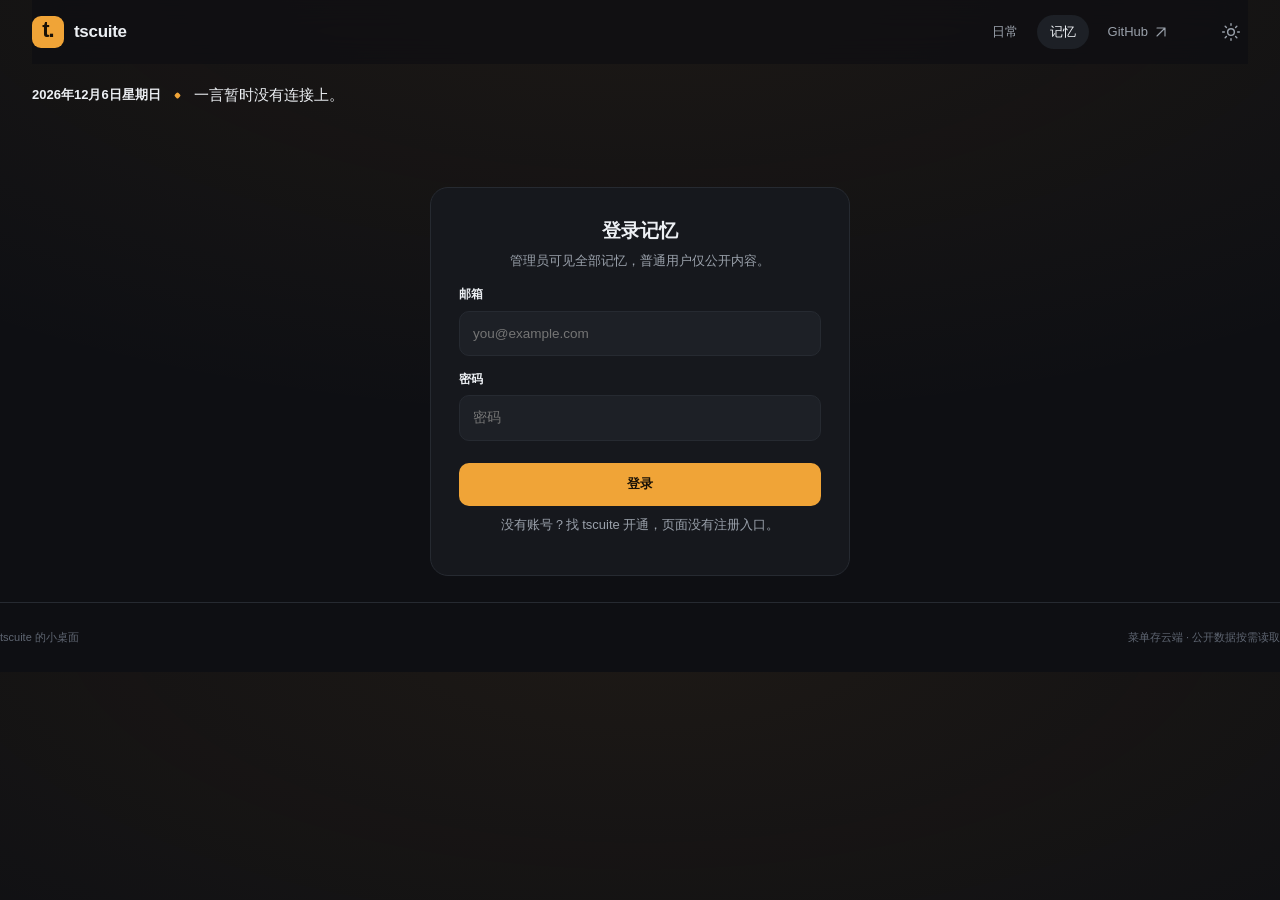
==== memory/index.html @ 3e3de548 "记忆页整理：筛选合成一行、纠正记忆独立成卡、记忆行只留时间+分类+周期" ====
<!DOCTYPE html>
<html lang="zh-CN">
<head>
  <meta charset="utf-8">
  <meta name="viewport" content="width=device-width, initial-scale=1">
  <meta name="color-scheme" content="light dark">
  <title>记忆 · tscuite</title>
  <script>try { document.documentElement.dataset.theme = localStorage.getItem('desk-theme') || 'dark'; } catch { document.documentElement.dataset.theme = 'dark'; }</script>
  <link rel="icon" href="/assets/mark.svg" type="image/svg+xml">
  <link rel="stylesheet" href="/assets/desk.css">
  <link rel="stylesheet" href="/assets/memory.css">
</head>
<body>
<svg class="icon-definitions" xmlns="http://www.w3.org/2000/svg" aria-hidden="true"><defs>
  <symbol id="i-sun" viewBox="0 0 24 24"><circle cx="12" cy="12" r="4"/><path d="M12 2v2m0 16v2M2 12h2m16 0h2M5 5l1.5 1.5m11 11L19 19M5 19l1.5-1.5m11-11L19 5"/></symbol>
  <symbol id="i-arrow" viewBox="0 0 24 24"><path d="M6 18 18 6M6 6h12v12"/></symbol>
  <symbol id="i-search" viewBox="0 0 24 24"><circle cx="10.5" cy="10.5" r="6.5"/><path d="m16 16 5 5"/></symbol>
  <symbol id="i-refresh" viewBox="0 0 24 24"><path d="M20 7v5h-5M4 17v-5h5M5 7a8 8 0 0 1 13-2l2 3M4 16l2 3a8 8 0 0 0 13-2"/></symbol>
</defs></svg>
<header class="topbar">
  <a class="brand" href="/" aria-label="回到小桌面"><span class="brand-mark">t.</span><span>tscuite</span></a>
  <nav aria-label="站点导航">
    <a href="/">日常</a>
    <a class="nav-active" href="/memory/" aria-current="page">记忆</a>
    <a href="https://github.com/tscuite" target="_blank" rel="noopener noreferrer">GitHub <svg class="icon small" aria-hidden="true"><use href="#i-arrow"/></svg></a>
  </nav>
  <button class="user-chip" id="userNav" hidden>登录</button>
  <button class="icon-button" id="themeToggle" aria-label="切换深色模式" title="切换深色模式"><svg class="icon" aria-hidden="true"><use href="#i-sun"/></svg></button>
</header>
<div class="page">
  <section class="quote-strip" aria-label="每日一言">
    <time id="todayDate"></time>
    <span class="strip-sep" aria-hidden="true"></span>
    <blockquote id="hitokoto">正在取一句话…</blockquote>
    <span class="quote-from" id="hitokotoFrom"></span>
  </section>
  <div class="mem-main">
    <div id="setup">
      <div class="setup-card">
        <h1>登录记忆</h1>
        <p>管理员可见全部记忆，普通用户仅公开内容。</p>
        <label for="email">邮箱</label>
        <input id="email" type="email" placeholder="you@example.com" autocomplete="email">
        <label for="password">密码</label>
        <input id="password" type="password" placeholder="密码" autocomplete="current-password">
        <br><br>
        <button class="primary" id="connect">登录</button>
        <p class="field-hint">没有账号？找 tscuite 开通，页面没有注册入口。</p>
      </div>
    </div>

    <div id="app" hidden>
      <section class="card mem-panel">
        <div class="projects-heading">
          <div>
            <div class="title-line"><span class="section-symbol" aria-hidden="true">⌘</span><h1>记忆</h1></div>
            <div class="mem-mode" id="modeBanner"><span class="dot"></span><span>…</span></div>
          </div>
          <button class="icon-button" id="memReload" aria-label="重新读取记忆" title="重新读取"><svg class="icon" aria-hidden="true"><use href="#i-refresh"/></svg></button>
        </div>
        <div class="project-tools mem-tools" id="adminUi" hidden>
          <div class="mem-toolbar">
            <div class="filter-list" id="targetFilter"></div>
            <span class="tool-sep" aria-hidden="true"></span>
            <div class="filter-list" id="horizonFilter"></div>
          </div>
          <label class="search"><svg class="icon small" aria-hidden="true"><use href="#i-search"/></svg><input id="q" type="search" placeholder="搜索记忆…（≥3 字走语义检索，/ 聚焦）" autocomplete="off" aria-label="搜索记忆"></label>
        </div>
        <div class="mem-list" id="list"></div>
        <p class="state-message" id="empty" hidden>没有匹配的记忆</p>
        <div class="projects-footer"><span id="memCount">还没有内容</span><span>管理员可看全部 · 普通用户仅公开</span></div>
      </section>
      <div class="feed-actions"><button class="text-button" id="more" hidden>加载更多</button></div>
      <section class="card feedback-panel" id="feedbackPanel" hidden>
        <form class="feedback-row" id="feedbackForm">
          <span class="fb-label">✎ 纠正记忆</span>
          <label class="search"><input id="feedbackInput" placeholder="说一句自然语言，自动修正或补充：其实我不喝咖啡，爱喝茶…" autocomplete="off" aria-label="纠正记忆"></label>
          <button class="primary" type="submit">纠正</button>
        </form>
      </section>
    </div>
  </div>
</div>
<footer><span>tscuite 的小桌面</span><span>菜单存云端 · 公开数据按需读取</span></footer>

<div id="drawer"><div class="drawer-panel" id="drawerPanel"></div></div>

<dialog id="accountDialog" aria-labelledby="accountDialogTitle">
  <form id="accountForm">
    <div class="dialog-heading"><h2 id="accountDialogTitle">账号</h2><button type="button" id="accountClose" class="icon-button" aria-label="关闭账号面板">×</button></div>
    <p class="account-line"><span>邮箱</span><b id="accountEmail"></b></p>
    <p class="account-line"><span>身份</span><span class="role-badge" id="accountRole"></span></p>
    <div class="dialog-actions"><button type="button" id="logoutBtn" class="text-button">退出登录</button><button class="primary" id="accountOk" type="button">知道了</button></div>
  </form>
</dialog>
<div id="toast" class="toast" role="status" hidden></div>

<script type="module">
import { api, storeSessionToken, clearSessionToken } from "/assets/api.mjs";
const $ = (id) => document.getElementById(id);

const TARGETS = [
  ["", "全部"], ["memory", "memory"], ["user", "user"], ["failure", "failure"],
];
const HORIZONS = [
  ["", "全部周期"], ["daily", "daily"], ["weekly", "weekly"],
  ["monthly", "monthly"], ["permanent", "permanent"],
];

let me = null;
let state = { target: "", horizons: [], q: "", afterId: null, loading: false };
let activeRequest;

function toast(msg) {
  const t = $("toast");
  t.textContent = msg; t.hidden = false;
  setTimeout(() => { t.hidden = true; }, 3500);
}
function escapeHtml(s) {
  return String(s ?? "").replace(/[&<>"']/g, (c) =>
    ({ "&": "&amp;", "<": "&lt;", ">": "&gt;", '"': "&quot;", "'": "&#39;" }[c]));
}
function relTime(iso) {
  if (!iso) return "";
  const s = Math.max(0, (Date.now() - new Date(iso.replace(" ", "T") + "Z").getTime()) / 1000);
  if (s < 60) return "刚刚";
  if (s < 3600) return `${Math.floor(s / 60)} 分钟前`;
  if (s < 86400) return `${Math.floor(s / 3600)} 小时前`;
  if (s < 86400 * 30) return `${Math.floor(s / 86400)} 天前`;
  return iso.slice(0, 10);
}

function renderDate() {
  const today = new Date(new Date().getTime() + 8 * 3600000).toISOString().slice(0, 10);
  $("todayDate").dateTime = today;
  $("todayDate").textContent = new Intl.DateTimeFormat("zh-CN", { year: "numeric", month: "long", day: "numeric", weekday: "long", timeZone: "Asia/Shanghai" }).format(new Date());
}
async function loadQuote() {
  try {
    const quote = await api("/api/public/quote");
    if (typeof quote.hitokoto !== "string" || !quote.hitokoto) throw new Error();
    $("hitokoto").textContent = quote.hitokoto;
    $("hitokotoFrom").textContent = quote.from || "一言";
  } catch {
    $("hitokoto").textContent = "一言暂时没有连接上。";
    $("hitokotoFrom").textContent = "";
  }
}
renderDate(); loadQuote();

function cardHtml(m) {
  const targetClass = ["memory", "user", "failure"].includes(m.target) ? m.target : "plain";
  return `<div class="mem-row${me.isAdmin ? " clickable" : ""}" data-id="${m.id}">
    <div class="mem-head"><h3>${escapeHtml(m.subject || "（无标题）")}</h3></div>
    <div class="mem-text${me.isAdmin ? " snippet" : ""}">${escapeHtml(m.content || "")}</div>
    <div class="mem-meta">
      <span class="time" title="${escapeHtml(m.created_at || "")}">${relTime(m.created_at)}</span>
      <span class="pill ${targetClass}">${escapeHtml(m.target || "memory")}</span>
      <span class="pill plain">${escapeHtml(m.horizon || "daily")}</span>
    </div>
  </div>`;
}

async function loadAdmin(append) {
  if (append && state.loading) return;
  activeRequest?.abort();
  const controller = new AbortController();
  activeRequest = controller;
  state.loading = true;
  try {
    let data;
    if (state.q.trim().length >= 3) {
      const body = JSON.stringify({ q: state.q.trim(), target: state.target || null, horizons: state.horizons, limit: 20, bump_reference: false });
      data = await api("/api/memories/query", { method: "POST", body, signal: controller.signal });
    } else {
      const p = new URLSearchParams({ limit: "20", namespace: "default" });
      if (state.target) p.set("target", state.target);
      state.horizons.forEach((h) => p.append("horizon", h));
      if (append && state.afterId) p.set("after_id", state.afterId);
      data = await api("/api/memories?" + p.toString(), { signal: controller.signal });
    }
    if (controller.signal.aborted) return;
    const items = data.items || [];
    if (!append) $("list").innerHTML = "";
    $("list").insertAdjacentHTML("beforeend", items.map(cardHtml).join(""));
    state.afterId = state.q.trim().length >= 3 ? null : data.next_after_id;
    $("more").hidden = !state.afterId;
    $("empty").hidden = $("list").children.length > 0;
    $("memCount").textContent = `共 ${$("list").children.length} 条`;
  } catch (e) {
    if (controller.signal.aborted) return;
    toast(e.message);
  } finally {
    if (activeRequest === controller) state.loading = false;
  }
}

async function loadPublic(append) {
  if (append && state.loading) return;
  activeRequest?.abort();
  const controller = new AbortController();
  activeRequest = controller;
  state.loading = true;
  try {
    const p = new URLSearchParams({ limit: "20" });
    if (append && state.afterId) p.set("after_id", state.afterId);
    const data = await api("/api/public/memories?" + p.toString(), { signal: controller.signal });
    if (controller.signal.aborted) return;
    const items = data.items || [];
    if (!append) $("list").innerHTML = "";
    $("list").insertAdjacentHTML("beforeend", items.map(cardHtml).join(""));
    state.afterId = data.next_after_id;
    $("more").hidden = !state.afterId;
    $("empty").hidden = $("list").children.length > 0;
    if (!$("list").children.length) $("empty").textContent = "还没有公开内容";
    $("memCount").textContent = `共 ${$("list").children.length} 条公开内容`;
  } catch (e) {
    if (controller.signal.aborted) return;
    toast(e.message);
  } finally {
    if (activeRequest === controller) state.loading = false;
  }
}

const load = (append) => (me.isAdmin ? loadAdmin(append) : loadPublic(append));

async function openDetail(id) {
  try {
    const { item: m } = await api(`/api/memories/${id}`);
    if (!m) throw new Error("记忆不存在");
    const tags = (m.tags || []).map((t) => `#${escapeHtml(t)}`).join(" ");
    const reason = m.failure_reason ? `<b>failure_reason</b><span>${escapeHtml(m.failure_reason)}</span>` : "";
    $("drawerPanel").innerHTML = `
      <button class="drawer-close" id="drawerClose" aria-label="关闭详情">×</button>
      <h2>${escapeHtml(m.subject || "（无标题）")}</h2>
      <div class="content">${escapeHtml(m.content || "")}</div>
      <div class="kv">
        <b>id</b><span>${escapeHtml(m.id)}</span>
        <b>target</b><span>${escapeHtml(m.target || "-")}</span>
        <b>category</b><span>${escapeHtml(m.category || "-")}</span>
        <b>horizon</b><span>${escapeHtml(m.horizon || "-")}</span>
        <b>namespace</b><span>${escapeHtml(m.namespace || "-")} / ${escapeHtml(m.scope || "-")}</span>
        <b>created</b><span>${escapeHtml(m.created_at || "-")}</span>
        <b>tags</b><span>${tags || "-"}</span>
        ${reason}
      </div>`;
    $("drawerClose").onclick = closeDrawer;
    $("drawer").classList.add("open");
  } catch (e) { toast(e.message); }
}
function closeDrawer() { $("drawer").classList.remove("open"); }

function renderChips(container, options, active, key) {
  container.innerHTML = options.map(([v, label]) =>
    `<button class="filter ${((Array.isArray(active) ? active.includes(v) : active === v) || (v === "" && active.length === 0)) ? "active" : ""}" data-v="${v}" aria-pressed="false">${label}</button>`).join("");
  container.onclick = (e) => {
    const v = e.target.dataset.v;
    if (v === undefined) return;
    if (key === "target") state.target = v;
    else state.horizons = v === "" ? [] : (state.horizons.includes(v) ? state.horizons.filter((h) => h !== v) : [...state.horizons, v]);
    renderChips($("targetFilter"), TARGETS, state.target, "target");
    renderChips($("horizonFilter"), HORIZONS, state.horizons, "horizons");
    state.afterId = null; load(false);
  };
}

function renderUser() {
  $("userNav").hidden = !me;
  if (me) $("userNav").textContent = me.name || me.email;
}
function showApp() {
  $("setup").hidden = true;
  $("app").hidden = false;
  renderUser();
  const mode = $("modeBanner");
  mode.classList.toggle("admin", Boolean(me.isAdmin));
  mode.lastChild.textContent = me.isAdmin
    ? "管理员模式：可见全部记忆"
    : "普通用户模式：仅公开内容，只读";
  $("adminUi").hidden = !me.isAdmin;
  $("feedbackPanel").hidden = !me.isAdmin;
  if (me.isAdmin) {
    renderChips($("targetFilter"), TARGETS, state.target, "target");
    renderChips($("horizonFilter"), HORIZONS, state.horizons, "horizons");
  }
  load(false);
}
function showSetup() {
  activeRequest?.abort();
  clearSessionToken();
  me = null; $("list").replaceChildren(); closeDrawer();
  state.afterId = null;
  $("app").hidden = true; $("setup").hidden = false;
  renderUser();
}

function updateThemeButton() {
  const next = document.documentElement.dataset.theme === "dark" ? "浅色" : "深色";
  $("themeToggle").setAttribute("aria-label", `切换${next}模式`);
  $("themeToggle").title = `切换${next}模式`;
}
$("themeToggle").onclick = () => {
  const theme = document.documentElement.dataset.theme === "dark" ? "light" : "dark";
  document.documentElement.dataset.theme = theme;
  try { localStorage.setItem("desk-theme", theme); } catch { /* 不阻断 */ }
  updateThemeButton();
};
updateThemeButton();

$("connect").onclick = async () => {
  const email = $("email").value.trim();
  const password = $("password").value;
  if (!email || !password) return toast("填一下邮箱和密码");
  $("connect").disabled = true;
  try {
    const { user, token } = await api("/api/auth/login", { method: "POST", body: JSON.stringify({ email, password }) });
    if (!user?.email) throw new Error("登录响应异常");
    if (token) storeSessionToken(token);
    me = user;
    $("password").value = "";
    showApp();
  } catch (e) {
    toast(e.message);
  } finally { $("connect").disabled = false; }
};

$("userNav").onclick = () => {
  $("accountEmail").textContent = me.email;
  $("accountRole").textContent = me.isAdmin ? "管理员" : "普通用户";
  $("accountRole").className = `role-badge${me.isAdmin ? " admin" : ""}`;
  $("accountDialog").showModal();
};
$("accountClose").onclick = () => $("accountDialog").close();
$("accountOk").onclick = () => $("accountDialog").close();
$("logoutBtn").onclick = async () => {
  try { await api("/api/auth/logout", { method: "POST", body: JSON.stringify({}) }); } catch { /* 会话已失效也没关系 */ }
  $("accountDialog").close();
  showSetup();
  toast("已退出登录");
};

$("more").onclick = () => load(true);
$("memReload").onclick = () => load(false);
$("feedbackForm").onsubmit = async (e) => {
  e.preventDefault();
  const text = $("feedbackInput").value.trim();
  if (!text) return;
  $("feedbackInput").value = "";
  try {
    await api("/api/memories/feedback", { method: "POST", body: JSON.stringify({ text, target: state.target || null }) });
    toast("反馈已受理，稍后刷新可见");
  } catch (err) {
    toast(err.message);
  }
};
let debounce;
$("q").oninput = () => {
  clearTimeout(debounce);
  debounce = setTimeout(() => { state.q = $("q").value; state.afterId = null; load(false); }, 350);
};
document.addEventListener("keydown", (e) => {
  if (e.key === "Escape") closeDrawer();
  if (e.key === "/" && !["INPUT", "TEXTAREA"].includes(document.activeElement.tagName) && !$("app").hidden) { e.preventDefault(); $("q").focus(); }
});
document.addEventListener("click", (e) => {
  const card = e.target.closest(".mem-row.clickable");
  if (card) openDetail(card.dataset.id);
});
$("drawer").addEventListener("click", (e) => { if (e.target === $("drawer")) closeDrawer(); });

(async () => {
  try {
    const { user } = await api("/api/auth/me");
    if (user?.email) { me = user; showApp(); }
  } catch { /* 未登录 */ }
})();
</script>
</body>
</html>
---- assets/desk.css ----
:root{color-scheme:dark;--bg:#0e0f13;--paper:#16181d;--soft:#1d2026;--wash:#2a2417;--ink:#edf0f4;--muted:#9aa1ab;--faint:#5f6672;--line:#262a31;--line-strong:#363b45;--brand:#f0a437;--shadow:none}
:root[data-theme=light]{color-scheme:light;--bg:#f6f6f4;--paper:#fff;--soft:#f1f1ef;--wash:#faf0e0;--ink:#191a1d;--muted:#6f727a;--faint:#a2a6ae;--line:#e9e9e6;--line-strong:#d7d8d4;--brand:#c47b16;--shadow:0 1px 2px #191a1d08,0 12px 32px -22px #191a1d33}
*{box-sizing:border-box}body{margin:0;background:radial-gradient(1100px 480px at 50% -8%,color-mix(in srgb,var(--brand) 7%,transparent),transparent),var(--bg);color:var(--ink);font-family:"Avenir Next","Segoe UI","PingFang SC","Microsoft YaHei",sans-serif;font-size:14px;line-height:1.6;-webkit-font-smoothing:antialiased}button,input,textarea{font:inherit}button,a,input,textarea{-webkit-tap-highlight-color:transparent}button{cursor:pointer;color:inherit}a{color:inherit}button:disabled{cursor:wait;opacity:.6}a,button,input,textarea{outline-offset:4px}:focus-visible{outline:3px solid color-mix(in srgb,var(--brand) 55%,transparent)}[hidden]{display:none!important}.icon-definitions{position:absolute;width:0;height:0;overflow:hidden}.icon{width:20px;height:20px;display:inline-block;fill:none;stroke:currentColor;stroke-width:1.7;stroke-linecap:round;stroke-linejoin:round;vertical-align:middle;flex-shrink:0}.icon.small{width:16px;height:16px}.skip{position:fixed;top:-100px;left:16px;background:var(--paper);padding:12px;z-index:50}.skip:focus{top:12px}::-webkit-scrollbar{width:10px}::-webkit-scrollbar-thumb{background:var(--line-strong);border-radius:8px;border:3px solid var(--bg)}::-webkit-scrollbar-track{background:transparent}
.topbar{position:sticky;top:0;z-index:10;height:64px;margin:0 32px;display:flex;align-items:center;gap:32px;backdrop-filter:saturate(1.3) blur(14px);-webkit-backdrop-filter:saturate(1.3) blur(14px);background:color-mix(in srgb,var(--bg) 72%,transparent)}.brand{display:flex;align-items:center;gap:10px;text-decoration:none;font-size:17px;font-weight:700;letter-spacing:-.3px}.brand-mark{width:32px;height:32px;background:var(--brand);color:#1a1207;border-radius:9px;display:grid;place-items:center;font-size:22px;line-height:1;letter-spacing:-1px;padding-bottom:4px;font-weight:800}.topbar nav{display:flex;align-items:center;gap:6px;margin-left:auto;font-size:13px}.topbar nav a{text-decoration:none;color:var(--muted);display:flex;align-items:center;gap:5px;padding:7px 13px;border-radius:999px;font-weight:500;transition:color .12s,background .12s}.topbar nav a:hover{color:var(--ink);background:var(--soft)}.topbar nav .nav-active{color:var(--ink);background:var(--soft)}.icon-button{display:inline-flex;align-items:center;justify-content:center;width:34px;height:34px;border:0;border-radius:10px;background:transparent;color:var(--muted);flex-shrink:0;font-size:24px;transition:background .12s,color .12s}.icon-button:hover{background:var(--soft);color:var(--ink)}.user-chip{border:1px solid var(--line);background:var(--paper);color:var(--ink);border-radius:999px;padding:6px 14px;font-size:12px;font-weight:600;max-width:150px;overflow:hidden;text-overflow:ellipsis;white-space:nowrap;transition:border-color .12s}.user-chip:hover{border-color:var(--brand)}
.page{width:calc(100% - 64px);max-width:1600px;margin:auto}.quote-strip{display:flex;align-items:center;gap:14px;padding:20px 0 4px;color:var(--muted);font-size:12.5px}.quote-strip time{font-weight:600;color:var(--ink);font-size:13px;white-space:nowrap}.strip-sep{width:5px;height:5px;border-radius:1.5px;background:var(--brand);transform:rotate(45deg);flex-shrink:0}.quote-strip blockquote{margin:0;flex:1;font-family:"Songti SC","STSong","PingFang SC",serif;font-size:14.5px;color:var(--ink);overflow:hidden;text-overflow:ellipsis;white-space:nowrap;min-width:0}.quote-from{font-size:11.5px;white-space:nowrap}.desktop{display:grid;grid-template-columns:280px minmax(0,1fr);gap:20px;align-items:start;padding-top:16px}.life{display:grid;gap:14px;min-width:0}.discovery{min-width:0}.card{background:var(--paper);border:1px solid var(--line);border-radius:16px;box-shadow:var(--shadow)}h1,h2,p{margin:0}.section-top{display:flex;align-items:center;justify-content:space-between;gap:8px}.section-top h2{font-size:13.5px;font-weight:650;letter-spacing:-.1px}.quiet{font-size:11px;color:var(--faint)}
.meal{background:var(--paper);border:1px solid var(--line);border-radius:16px;padding:20px 22px 18px;box-shadow:var(--shadow);position:relative;overflow:hidden}.meal::before{content:"";position:absolute;inset:0 0 auto;height:2px;background:linear-gradient(90deg,var(--brand),transparent 65%)}.meal .icon-button{color:var(--faint)}.food-name{text-align:center;font-size:30px;line-height:1.3;font-weight:700;letter-spacing:-1px;color:var(--ink);overflow-wrap:anywhere;padding:24px 0 4px;min-height:74px}.food-name .dice{color:var(--brand)}.meal-hint{text-align:center;font-size:12px;color:var(--muted)}.meal-button{background:var(--ink);color:var(--bg);border:0;border-radius:12px;display:flex;align-items:center;justify-content:center;gap:8px;width:100%;margin-top:18px;padding:12px;font-weight:600;font-size:13.5px;transition:background .15s,transform .1s}.meal-button:hover{background:var(--brand);color:#1a1207}.meal-button:active{transform:scale(.985)}.food-status{text-align:center;font-size:10.5px;color:var(--faint);margin-top:12px}.food-body.rolling{opacity:.85}.food-float{position:absolute;left:10%;top:48%;pointer-events:none;color:var(--brand);opacity:0;font-size:13px;animation:float-food .9s ease-out forwards}@keyframes float-food{20%{opacity:.7}to{transform:translateY(-70px);opacity:0}}
.rest-card{padding:18px 20px}.rest-result{display:flex;align-items:center;gap:14px;margin:12px 0 16px}.rest-result strong{font-size:42px;line-height:1;font-weight:680;letter-spacing:-2px;font-variant-numeric:tabular-nums;color:var(--brand)}.rest-result span{font-size:14.5px;font-weight:600}.rest-result p{font-size:11px;color:var(--muted);margin-top:3px}.week-strip{display:grid;grid-template-columns:repeat(7,minmax(0,1fr));gap:4px}.day-pill{display:flex;flex-direction:column;align-items:center;gap:5px;padding:6px 0;background:var(--soft);border-radius:8px;font-size:10px;color:var(--muted)}.day-pill strong{font-size:12px;color:var(--ink);font-weight:600;font-variant-numeric:tabular-nums}.day-pill.rest{background:var(--wash)}.day-pill.rest strong{color:var(--brand)}.day-pill.today{box-shadow:inset 0 0 0 1px var(--brand)}.card-footnote{font-size:10.5px;color:var(--faint);margin-top:12px}
.weather-card{padding:16px 20px}.weather-content{display:flex;align-items:center;justify-content:space-between;margin-top:4px}.weather-content strong{font-size:32px;font-weight:620;letter-spacing:-1px;font-variant-numeric:tabular-nums}.weather-content p{font-size:12px;color:var(--muted)}.weather-sun{width:58px;height:58px;fill:none;stroke:var(--brand);stroke-width:1.3;stroke-linecap:round;stroke-linejoin:round;opacity:.85}
.projects{padding:22px 26px 14px}.projects-heading{display:flex;align-items:flex-start;justify-content:space-between;gap:12px}.title-line{display:flex;align-items:center;gap:10px}.section-symbol{background:var(--wash);color:var(--brand);border-radius:9px;width:32px;height:32px;display:grid;place-items:center;font-size:20px;line-height:1;font-weight:700}.projects h1{font-size:20px;line-height:1.3;letter-spacing:-.5px;font-weight:650}.projects-heading p{font-size:12px;color:var(--muted);margin-top:8px}.project-tools{display:flex;align-items:center;justify-content:space-between;gap:12px;margin:20px 0 12px}.filter-list{display:flex;gap:6px;flex-wrap:wrap}.filter{border:1px solid var(--line);background:transparent;color:var(--muted);border-radius:999px;padding:5px 12px;font-size:11.5px;white-space:nowrap;transition:color .12s,border-color .12s,background .12s}.filter:hover{color:var(--ink);border-color:var(--line-strong)}.filter.active{background:var(--wash);color:var(--brand);border-color:color-mix(in srgb,var(--brand) 40%,var(--line));font-weight:600}.search{background:var(--soft);display:flex;align-items:center;gap:8px;border:1px solid var(--line);border-radius:999px;padding:8px 14px;color:var(--faint);width:220px;flex-shrink:0}.search input{background:none;border:0;color:var(--ink);font-size:11.5px;width:100%;min-width:0;outline-offset:6px}.search input::placeholder{color:var(--faint)}
.project-grid{display:flex;gap:14px;overflow-x:auto;scroll-snap-type:x mandatory;padding:4px 2px 12px;scrollbar-width:none}.project-grid::-webkit-scrollbar{display:none}.repo{position:relative;display:flex;flex-direction:column;text-decoration:none;min-width:0;flex:0 0 252px;scroll-snap-align:start;padding:16px;border:1px solid var(--line);border-radius:14px;background:var(--paper);transition:border-color .12s,transform .12s,box-shadow .12s}.repo:hover{border-color:var(--line-strong);transform:translateY(-2px);box-shadow:var(--shadow)}.scroll-actions{display:flex;align-items:center;gap:4px}.scroll-actions .icon-button{width:30px;height:30px;font-size:20px;border:1px solid var(--line);border-radius:10px}.scroll-actions .icon-button:disabled{opacity:.4;cursor:default}.scroll-actions .icon-button:disabled:hover{background:transparent;color:var(--muted)}.repo-heading{display:flex;align-items:center;gap:10px;min-width:0}.repo-avatar{display:grid;place-items:center;width:32px;height:32px;flex-shrink:0;background:var(--wash);color:var(--brand);border-radius:9px;font-size:14px;font-weight:680;text-transform:uppercase}.repo-identity{min-width:0;flex:1}.repo-owner{display:block;color:var(--faint);font-size:10px;line-height:1.5;overflow:hidden;text-overflow:ellipsis;white-space:nowrap}.repo-name{display:block;color:var(--ink);font-size:14.5px;line-height:1.5;font-weight:650;overflow-wrap:anywhere;letter-spacing:-.2px}.repo-arrow{color:var(--faint);opacity:0;transition:opacity .12s,color .12s}.repo:hover .repo-name,.repo:hover .repo-arrow{color:var(--brand)}.repo:hover .repo-arrow{opacity:1}.repo-description{font-size:12px;line-height:1.75;color:var(--muted);margin:10px 0 12px;display:-webkit-box;-webkit-line-clamp:2;-webkit-box-orient:vertical;overflow:hidden;min-height:42px}.repo-meta{display:flex;align-items:center;gap:8px;font-size:10px;color:var(--muted);margin-top:auto;font-variant-numeric:tabular-nums}.lang-dot{height:7px;width:7px;border-radius:50%;display:inline-block;flex-shrink:0}.repo-stars{display:flex;align-items:center;gap:4px;margin-left:auto;font-size:11px;background:var(--soft);border-radius:999px;padding:3px 10px}.repo-stars .icon{width:12px;height:12px}.repo-rank{font-size:10px;color:var(--faint);margin-left:8px}.projects-footer{border-top:1px solid var(--line);padding-top:12px;display:flex;justify-content:space-between;gap:12px;font-size:10px;color:var(--faint)}.projects-footer span{display:inline-flex;align-items:center;gap:3px}.state-message{padding:32px 10px;text-align:center;color:var(--muted);font-size:13px}.skeleton-row{padding:16px;border:1px solid var(--line);border-radius:14px;flex:0 0 252px;scroll-snap-align:start;display:flex;flex-direction:column;gap:10px}.skeleton{height:12px;border-radius:6px;background:linear-gradient(90deg,var(--soft) 25%,var(--line) 37%,var(--soft) 63%);background-size:400% 100%;animation:shimmer 1.3s infinite}.skeleton.w40{width:40%}.skeleton.w60{width:60%}.skeleton.w80{width:80%}@keyframes shimmer{to{background-position:-200% 0}}@media(prefers-reduced-motion:reduce){.skeleton{animation:none}}.feed-actions{display:flex;align-items:center;justify-content:center;gap:12px;margin-top:18px;color:var(--muted);font-size:12px}.text-button{background:transparent;border:0;padding:8px 0;color:var(--brand);font-size:12px;font-weight:600}.notes{margin-top:22px}.note{padding:22px 24px;background:var(--paper);border:1px solid var(--line);border-radius:16px;margin-top:16px;box-shadow:var(--shadow)}.note h2{font-size:17px;margin-bottom:8px}.note time{font-size:12px;color:var(--muted)}.note-content{white-space:pre-wrap;overflow-wrap:anywhere;font-size:14px;margin-top:12px}.note a{color:var(--brand)}
footer{padding:26px 0;margin-top:26px;border-top:1px solid var(--line);display:flex;justify-content:space-between;gap:12px;color:var(--faint);font-size:11px}dialog{margin:auto;width:min(520px,calc(100vw - 32px));max-height:90dvh;overflow:auto;padding:26px;border:1px solid var(--line-strong);border-radius:18px;background:var(--paper);color:var(--ink);box-shadow:0 24px 80px #0008}dialog::backdrop{background:#0009;backdrop-filter:blur(5px)}.dialog-heading{display:flex;align-items:center;justify-content:space-between;margin-bottom:18px}.dialog-heading h2{font-size:18px;letter-spacing:-.3px}dialog label{display:block;font-size:12px;font-weight:600;margin:14px 0 8px}dialog textarea,dialog input{display:block;width:100%;background:var(--soft);color:var(--ink);border:1px solid var(--line);border-radius:10px;padding:12px;resize:vertical;font-size:13px;line-height:1.8}dialog textarea:focus,dialog input:focus{border-color:color-mix(in srgb,var(--brand) 55%,var(--line));outline:3px solid color-mix(in srgb,var(--brand) 20%,transparent)}.field-hint{font-size:11px;color:var(--muted);line-height:1.8;margin-top:7px}.dialog-actions{display:flex;align-items:center;justify-content:space-between;gap:14px;margin-top:20px}.primary{background:var(--brand);color:#1a1207;border:0;border-radius:10px;padding:11px 20px;font-size:13px;font-weight:650;transition:filter .12s}.primary:hover{filter:brightness(1.08)}.form-status{font-size:12px;color:var(--muted);min-height:20px;margin-top:12px}.form-status.error{color:#e5696f}.account-line{display:flex;justify-content:space-between;align-items:baseline;gap:12px;font-size:13px;margin:12px 0;border-bottom:1px dashed var(--line);padding-bottom:8px}.account-line span{color:var(--muted)}.account-line b{font-weight:600}.role-badge{font-size:11px;padding:2px 9px;border-radius:999px;border:1px solid var(--line);color:var(--muted)}.role-badge.admin{color:var(--brand);border-color:color-mix(in srgb,var(--brand) 50%,var(--line));background:var(--wash)}.toast{position:fixed;bottom:24px;left:50%;transform:translateX(-50%);padding:11px 20px;border-radius:12px;background:var(--ink);color:var(--bg);box-shadow:0 12px 40px #0009;z-index:40;max-width:90vw;font-size:13px}.chat-fab{position:fixed;right:26px;bottom:26px;z-index:36;width:56px;height:56px;border-radius:50%;border:0;background:var(--brand);color:#1a1207;display:grid;place-items:center;box-shadow:0 10px 32px color-mix(in srgb,var(--brand) 40%,transparent);transition:transform .12s;cursor:pointer}.chat-fab:hover{transform:scale(1.06)}.chat-fab .icon{width:24px;height:24px}.chat-fab-badge{position:absolute;top:-2px;right:-2px;min-width:20px;height:20px;padding:0 5px;border-radius:999px;background:#e5484d;color:#fff;font-size:11px;font-weight:700;display:grid;place-items:center}.chat-window{position:fixed;right:26px;bottom:94px;z-index:35;width:min(400px,calc(100vw - 32px));height:min(600px,calc(100vh - 130px));background:var(--paper);border:1px solid var(--line-strong);border-radius:18px;box-shadow:0 24px 80px #000a;display:flex;flex-direction:column;overflow:hidden}.chat-window-head{display:flex;align-items:center;justify-content:space-between;gap:10px;padding:14px 16px;border-bottom:1px solid var(--line)}.chat-window-title{display:flex;align-items:center;gap:10px;min-width:0}.chat-spark{width:34px;height:34px;border-radius:10px;background:var(--wash);color:var(--brand);display:grid;place-items:center;font-size:16px;flex-shrink:0}.chat-window-title h2{font-size:15px;letter-spacing:-.2px}.chat-window-title p{font-size:11px;color:var(--muted);margin-top:2px}.chat-window-actions{display:flex;align-items:center;gap:8px}.chat-log{flex:1;min-height:120px;overflow-y:auto;display:flex;flex-direction:column;gap:8px;padding:14px 16px}.chat-msg{display:flex;flex-direction:column;align-items:flex-start;gap:3px;max-width:85%}.chat-msg.own{align-self:flex-end;align-items:flex-end}.chat-user{font-size:10.5px;color:var(--faint);padding:0 4px}.chat-bubble{background:var(--soft);border:1px solid var(--line);border-radius:14px;border-top-left-radius:4px;padding:8px 12px;font-size:13px;line-height:1.6;word-break:break-word;white-space:pre-wrap}.chat-msg.own .chat-bubble{background:var(--brand);border-color:var(--brand);color:#1a1207;border-radius:14px;border-top-right-radius:4px}.chat-msg.assistant .chat-bubble{background:var(--wash);border-color:color-mix(in srgb,var(--brand) 25%,var(--line))}.chat-time{font-size:10px;color:var(--faint);padding:0 4px;font-variant-numeric:tabular-nums}.chat-system{font-size:11.5px;color:var(--faint);text-align:center;padding:2px 0}.bomb-box{margin:0 16px;border-top:1px dashed var(--line);padding-top:10px}.bomb-head{display:flex;align-items:center;justify-content:space-between;font-size:12.5px;font-weight:650}.bomb-row{display:flex;gap:8px;margin-top:8px}.bomb-row input{flex:1;background:var(--soft);border:1px solid var(--line);border-radius:999px;padding:7px 12px;color:var(--ink);font-size:12px;min-width:0;outline-offset:4px}.bomb-row input:focus{border-color:color-mix(in srgb,var(--brand) 55%,var(--line));outline:3px solid color-mix(in srgb,var(--brand) 20%,transparent)}.bomb-row .primary{padding:8px 14px;font-size:12px}.bomb-bar{height:5px;border-radius:999px;background:var(--soft);margin-top:8px;overflow:hidden}.bomb-bar i{display:block;height:100%;background:linear-gradient(90deg,var(--brand),#e56b3c);border-radius:999px;transition:width .25s;width:0}.bomb-scores{display:flex;gap:6px;flex-wrap:wrap;margin-top:8px;min-height:18px}.score-pill{font-size:10.5px;background:var(--soft);border:1px solid var(--line);border-radius:999px;padding:2px 9px;color:var(--muted);font-variant-numeric:tabular-nums}.ai-toggle{display:flex;align-items:center;gap:6px;font-size:11.5px;color:var(--muted);margin:2px 16px 0;cursor:pointer;user-select:none}.ai-toggle input{accent-color:var(--brand)}.chat-window.shake{animation:chat-shake .5s}@keyframes chat-shake{20%{transform:translate(6px,-2px)}40%{transform:translate(-6px,2px)}60%{transform:translate(4px,1px)}80%{transform:translate(-3px,-1px)}}.chat-form{display:flex;gap:8px;margin:10px 16px 14px}.chat-form .search{flex:1;width:auto}.chat-form .primary{flex-shrink:0;padding:9px 16px}
@media(min-width:1800px){.topbar{max-width:1600px;margin:auto}}

@media(max-width:1180px){.desktop{grid-template-columns:250px minmax(0,1fr);gap:16px}.projects{padding:20px 18px 12px}.project-tools{align-items:stretch;flex-direction:column;gap:10px}.search{width:100%}.project-grid{gap:12px}.repo{padding:14px;flex-basis:232px}.repo-heading{gap:7px}.repo-name{font-size:13.5px}}
@media(max-width:720px){.topbar{height:60px;margin:0 16px;gap:10px}.brand{font-size:16px}.brand-mark{width:29px;height:29px;font-size:19px}.topbar nav{gap:2px;font-size:12px}.topbar nav a{padding:6px 10px}.topbar nav .nav-active{display:none}.topbar>.icon-button{width:28px}.user-chip{max-width:104px;padding:5px 10px;font-size:11px}.page{width:calc(100% - 32px)}.quote-strip{flex-wrap:wrap;gap:6px 12px;padding:16px 0 2px;font-size:11.5px}.quote-strip blockquote{flex-basis:100%;order:3;font-size:13.5px;white-space:normal}.desktop{grid-template-columns:1fr;gap:18px;padding-top:12px}.life{grid-template-columns:repeat(2,minmax(0,1fr));gap:12px}.meal{grid-row:span 2;padding:16px}.food-name{font-size:25px;letter-spacing:-.5px;min-height:48px}.food-status{font-size:10px}.meal-hint{font-size:10px}.meal-button{font-size:12px;padding:11px 4px;gap:5px}.rest-card,.weather-card{padding:14px}.section-top h2{font-size:12px}.rest-card .quiet{display:none}.rest-result{gap:8px;margin:12px 0}.rest-result strong{font-size:34px}.rest-result span{font-size:12px}.rest-result p{font-size:10px}.week-strip{gap:2px}.day-pill{font-size:8px;padding:5px 0}.day-pill strong{font-size:10px}.rest-card .card-footnote{font-size:9px}.weather-content strong{font-size:26px}.weather-sun{width:38px;height:38px}.weather-card .card-footnote{font-size:9px}.weather-content p{font-size:10px}.projects{padding:18px 18px 12px}.projects h1{font-size:19px}.projects-heading p{font-size:11px}.project-tools{margin-top:16px;gap:10px}.project-grid{gap:10px}.repo{flex-basis:212px;padding:14px}.projects-footer span:last-child{display:none}footer{font-size:10px;padding:20px 0;margin-top:18px}}
@media(max-width:480px){.page{width:calc(100% - 24px)}.topbar{margin:0 12px;gap:6px}.topbar nav{gap:0}.life{gap:10px}.meal{padding:13px 12px}.rest-card,.weather-card{padding:12px}.rest-result{flex-wrap:wrap;gap:6px}.rest-result p{font-size:9px}.card-footnote{line-height:1.5}.weather-card .section-top .icon-button{width:24px;height:24px}.project-grid{gap:10px}.repo{padding:14px}.repo-name{font-size:15px}.repo-description{font-size:12px;min-height:0}.repo-meta{font-size:10.5px}.projects{padding:18px 16px 10px}.filter{font-size:11px;padding:5px 10px}.meal-hint{line-height:1.8}footer{flex-direction:column;gap:4px}}
@media(prefers-reduced-motion:reduce){*,*::before,*::after{animation:none!important;transition:none!important;scroll-behavior:auto!important}}
---- assets/memory.css ----
/* 记忆页：复用 desk.css 的组件语言（.card/.filter/.search/quote-strip/页脚），只补列表与登录卡 */
.mem-main{padding-top:22px}
.setup-card{max-width:420px;margin:6vh auto 0;background:var(--paper);border:1px solid var(--line);border-radius:18px;padding:28px;box-shadow:var(--shadow);text-align:center}
.setup-card h1{font-size:19px;margin-bottom:4px}
.setup-card>p{color:var(--muted);font-size:13px;margin-bottom:10px}
.setup-card label{display:block;text-align:left;font-size:12px;font-weight:600;margin:14px 0 6px}
.setup-card input{width:100%;background:var(--soft);border:1px solid var(--line);border-radius:10px;padding:11px 13px;color:var(--ink);font-size:13.5px;outline-offset:4px}
.setup-card input:focus{border-color:var(--brand);outline:3px solid var(--brand)}
.setup-card .primary{width:100%}
.mem-panel{padding:25px 26px 14px}
.mem-panel .projects-heading p{font-size:12px;color:var(--muted);margin-top:8px}
.mem-mode{display:flex;align-items:center;gap:8px}
.mem-mode .dot{width:6px;height:6px;border-radius:50%;background:var(--faint);flex-shrink:0}
.mem-mode.admin .dot{background:var(--brand)}
.mem-tools{display:flex;align-items:stretch;flex-direction:column;gap:10px}
.mem-tools .search{width:100%}
.mem-toolbar{display:flex;align-items:center;gap:8px;flex-wrap:wrap}
.tool-sep{width:1px;height:16px;background:var(--line);flex-shrink:0}
.feedback-panel{margin-top:16px;padding:14px 18px}.feedback-row{display:flex;align-items:center;gap:10px;flex-wrap:wrap}.feedback-row .search{flex:1;min-width:200px}.fb-label{font-size:12.5px;font-weight:650;flex-shrink:0}.feedback-row .primary{padding:8px 16px;font-size:12px;flex-shrink:0}.mem-meta{gap:8px}
.mem-list{margin-top:6px}
.mem-row{padding:16px 10px;border-top:1px solid var(--line);transition:background .12s}
.mem-row:first-child{border-top:none}
.mem-row.clickable{cursor:pointer}
.mem-row.clickable:hover{background:var(--soft)}
.mem-head{display:flex;align-items:baseline;gap:10px}
.mem-head h3{font-size:15px;font-weight:650;min-width:0;overflow-wrap:anywhere}
.mem-meta .time{margin-left:0;margin-right:auto;font-size:11px;color:var(--faint);white-space:nowrap}
.mem-text{color:var(--muted);font-size:13.5px;margin-top:6px;white-space:pre-wrap;word-break:break-word}
.mem-text.snippet{display:-webkit-box;-webkit-line-clamp:3;-webkit-box-orient:vertical;overflow:hidden}
.mem-meta{display:flex;gap:6px;flex-wrap:wrap;margin-top:10px}
.mem-meta .pill{font:11px ui-monospace,"SF Mono",Menlo,monospace;color:var(--faint);border:1px solid var(--line);border-radius:999px;padding:2px 9px}
.mem-meta .pill.memory{color:#7aa7e8;border-color:#2a3a55}
.mem-meta .pill.user{color:#7fc893;border-color:#24452f}
.mem-meta .pill.failure{color:#f08a8a;border-color:#552a2a}
:root[data-theme=light] .mem-meta .pill.memory{color:#3572a5;border-color:#cfe0f0}
:root[data-theme=light] .mem-meta .pill.user{color:#15803d;border-color:#c8e6d2}
:root[data-theme=light] .mem-meta .pill.failure{color:#b91c1c;border-color:#f0cfcf}
.mem-meta .pill.plain{color:var(--muted)}
/* 抽屉 */
#drawer{position:fixed;inset:0;background:rgba(20,15,5,.45);display:none;align-items:flex-end;justify-content:center;z-index:30}
#drawer.open{display:flex}
.drawer-panel{width:100%;max-width:760px;max-height:84vh;overflow-y:auto;background:var(--paper);border:1px solid var(--line);border-bottom:none;border-radius:18px 18px 0 0;padding:26px;color:var(--ink)}
.drawer-panel h2{font-size:19px;margin-bottom:12px}
.content{white-space:pre-wrap;word-break:break-word;font-size:14.5px}
.kv{margin-top:18px;border-top:1px solid var(--line);padding-top:14px;font-size:12.5px;color:var(--muted);display:grid;grid-template-columns:auto 1fr;gap:6px 14px}
.kv b{color:var(--ink);font-weight:600}
.drawer-close{float:right;background:none;border:none;color:var(--muted);font-size:22px;cursor:pointer}
.drawer-close:hover{color:var(--ink)}
@media(max-width:720px){.mem-panel{padding:20px 18px 12px}.setup-card{margin-top:3vh;padding:22px}.mem-row{padding:14px 4px}}
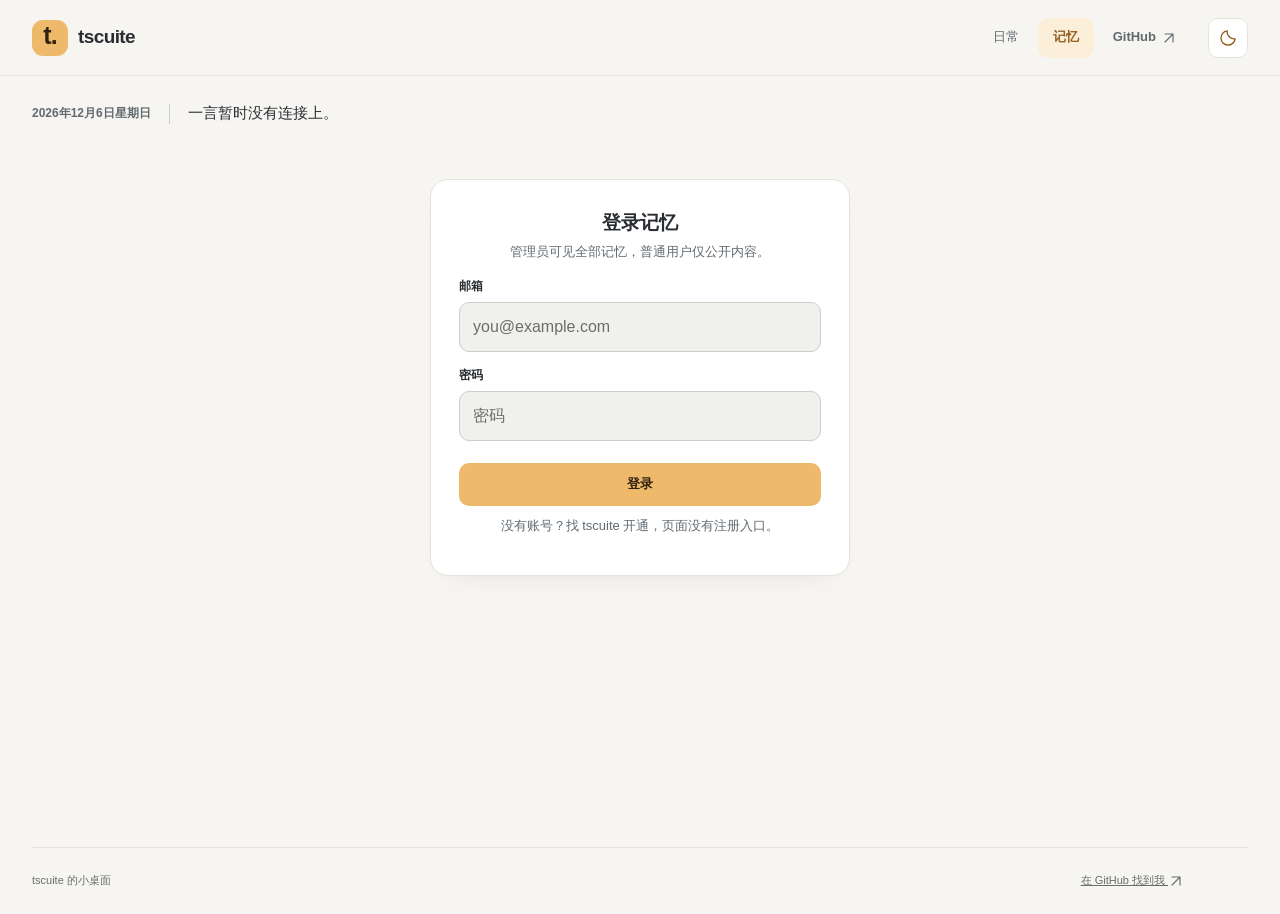
==== commit a459ea6c: "UI 优化：明暗双主题重排、项目列表对齐、手机端适配与对比度修正" ====
--- a/memory/index.html
+++ b/memory/index.html
@@ -4,8 +4,9 @@
   <meta charset="utf-8">
   <meta name="viewport" content="width=device-width, initial-scale=1">
   <meta name="color-scheme" content="light dark">
+  <meta name="theme-color" content="#f6f5f1">
   <title>记忆 · tscuite</title>
-  <script>try { document.documentElement.dataset.theme = localStorage.getItem('desk-theme') || 'dark'; } catch { document.documentElement.dataset.theme = 'dark'; }</script>
+  <script src="/assets/theme.js"></script>
   <link rel="icon" href="/assets/mark.svg" type="image/svg+xml">
   <link rel="stylesheet" href="/assets/desk.css">
   <link rel="stylesheet" href="/assets/memory.css">
@@ -13,10 +14,12 @@
 <body>
 <svg class="icon-definitions" xmlns="http://www.w3.org/2000/svg" aria-hidden="true"><defs>
   <symbol id="i-sun" viewBox="0 0 24 24"><circle cx="12" cy="12" r="4"/><path d="M12 2v2m0 16v2M2 12h2m16 0h2M5 5l1.5 1.5m11 11L19 19M5 19l1.5-1.5m11-11L19 5"/></symbol>
+  <symbol id="i-moon" viewBox="0 0 24 24"><path d="M20.5 13A8.5 8.5 0 0 1 11 3.5 8.5 8.5 0 1 0 20.5 13Z"/></symbol>
   <symbol id="i-arrow" viewBox="0 0 24 24"><path d="M6 18 18 6M6 6h12v12"/></symbol>
   <symbol id="i-search" viewBox="0 0 24 24"><circle cx="10.5" cy="10.5" r="6.5"/><path d="m16 16 5 5"/></symbol>
   <symbol id="i-refresh" viewBox="0 0 24 24"><path d="M20 7v5h-5M4 17v-5h5M5 7a8 8 0 0 1 13-2l2 3M4 16l2 3a8 8 0 0 0 13-2"/></symbol>
 </defs></svg>
+<a class="skip" href="#memoryMain">跳到记忆内容</a>
 <header class="topbar">
   <a class="brand" href="/" aria-label="回到小桌面"><span class="brand-mark">t.</span><span>tscuite</span></a>
   <nav aria-label="站点导航">
@@ -25,7 +28,7 @@
     <a href="https://github.com/tscuite" target="_blank" rel="noopener noreferrer">GitHub <svg class="icon small" aria-hidden="true"><use href="#i-arrow"/></svg></a>
   </nav>
   <button class="user-chip" id="userNav" hidden>登录</button>
-  <button class="icon-button" id="themeToggle" aria-label="切换深色模式" title="切换深色模式"><svg class="icon" aria-hidden="true"><use href="#i-sun"/></svg></button>
+  <button class="icon-button" id="themeToggle" aria-label="切换夜间模式" title="切换夜间模式"><svg class="icon" aria-hidden="true"><use href="#i-moon"/></svg></button>
 </header>
 <div class="page">
   <section class="quote-strip" aria-label="每日一言">
@@ -34,7 +37,7 @@
     <blockquote id="hitokoto">正在取一句话…</blockquote>
     <span class="quote-from" id="hitokotoFrom"></span>
   </section>
-  <div class="mem-main">
+  <main class="mem-main" id="memoryMain">
     <div id="setup">
       <div class="setup-card">
         <h1>登录记忆</h1>
@@ -79,9 +82,9 @@
         </form>
       </section>
     </div>
-  </div>
+  </main>
+  <footer class="site-footer"><span>tscuite 的小桌面</span><a href="https://github.com/tscuite" target="_blank" rel="noopener noreferrer">在 GitHub 找到我 <svg class="icon small" aria-hidden="true"><use href="#i-arrow"/></svg></a></footer>
 </div>
-<footer><span>tscuite 的小桌面</span><span>菜单存云端 · 公开数据按需读取</span></footer>
 
 <div id="drawer"><div class="drawer-panel" id="drawerPanel"></div></div>
 
@@ -294,19 +297,6 @@
   renderUser();
 }
 
-function updateThemeButton() {
-  const next = document.documentElement.dataset.theme === "dark" ? "浅色" : "深色";
-  $("themeToggle").setAttribute("aria-label", `切换${next}模式`);
-  $("themeToggle").title = `切换${next}模式`;
-}
-$("themeToggle").onclick = () => {
-  const theme = document.documentElement.dataset.theme === "dark" ? "light" : "dark";
-  document.documentElement.dataset.theme = theme;
-  try { localStorage.setItem("desk-theme", theme); } catch { /* 不阻断 */ }
-  updateThemeButton();
-};
-updateThemeButton();
-
 $("connect").onclick = async () => {
   const email = $("email").value.trim();
   const password = $("password").value;
--- a/assets/desk.css
+++ b/assets/desk.css
@@ -1,17 +1,342 @@
-:root{color-scheme:dark;--bg:#0e0f13;--paper:#16181d;--soft:#1d2026;--wash:#2a2417;--ink:#edf0f4;--muted:#9aa1ab;--faint:#5f6672;--line:#262a31;--line-strong:#363b45;--brand:#f0a437;--shadow:none}
-:root[data-theme=light]{color-scheme:light;--bg:#f6f6f4;--paper:#fff;--soft:#f1f1ef;--wash:#faf0e0;--ink:#191a1d;--muted:#6f727a;--faint:#a2a6ae;--line:#e9e9e6;--line-strong:#d7d8d4;--brand:#c47b16;--shadow:0 1px 2px #191a1d08,0 12px 32px -22px #191a1d33}
-*{box-sizing:border-box}body{margin:0;background:radial-gradient(1100px 480px at 50% -8%,color-mix(in srgb,var(--brand) 7%,transparent),transparent),var(--bg);color:var(--ink);font-family:"Avenir Next","Segoe UI","PingFang SC","Microsoft YaHei",sans-serif;font-size:14px;line-height:1.6;-webkit-font-smoothing:antialiased}button,input,textarea{font:inherit}button,a,input,textarea{-webkit-tap-highlight-color:transparent}button{cursor:pointer;color:inherit}a{color:inherit}button:disabled{cursor:wait;opacity:.6}a,button,input,textarea{outline-offset:4px}:focus-visible{outline:3px solid color-mix(in srgb,var(--brand) 55%,transparent)}[hidden]{display:none!important}.icon-definitions{position:absolute;width:0;height:0;overflow:hidden}.icon{width:20px;height:20px;display:inline-block;fill:none;stroke:currentColor;stroke-width:1.7;stroke-linecap:round;stroke-linejoin:round;vertical-align:middle;flex-shrink:0}.icon.small{width:16px;height:16px}.skip{position:fixed;top:-100px;left:16px;background:var(--paper);padding:12px;z-index:50}.skip:focus{top:12px}::-webkit-scrollbar{width:10px}::-webkit-scrollbar-thumb{background:var(--line-strong);border-radius:8px;border:3px solid var(--bg)}::-webkit-scrollbar-track{background:transparent}
-.topbar{position:sticky;top:0;z-index:10;height:64px;margin:0 32px;display:flex;align-items:center;gap:32px;backdrop-filter:saturate(1.3) blur(14px);-webkit-backdrop-filter:saturate(1.3) blur(14px);background:color-mix(in srgb,var(--bg) 72%,transparent)}.brand{display:flex;align-items:center;gap:10px;text-decoration:none;font-size:17px;font-weight:700;letter-spacing:-.3px}.brand-mark{width:32px;height:32px;background:var(--brand);color:#1a1207;border-radius:9px;display:grid;place-items:center;font-size:22px;line-height:1;letter-spacing:-1px;padding-bottom:4px;font-weight:800}.topbar nav{display:flex;align-items:center;gap:6px;margin-left:auto;font-size:13px}.topbar nav a{text-decoration:none;color:var(--muted);display:flex;align-items:center;gap:5px;padding:7px 13px;border-radius:999px;font-weight:500;transition:color .12s,background .12s}.topbar nav a:hover{color:var(--ink);background:var(--soft)}.topbar nav .nav-active{color:var(--ink);background:var(--soft)}.icon-button{display:inline-flex;align-items:center;justify-content:center;width:34px;height:34px;border:0;border-radius:10px;background:transparent;color:var(--muted);flex-shrink:0;font-size:24px;transition:background .12s,color .12s}.icon-button:hover{background:var(--soft);color:var(--ink)}.user-chip{border:1px solid var(--line);background:var(--paper);color:var(--ink);border-radius:999px;padding:6px 14px;font-size:12px;font-weight:600;max-width:150px;overflow:hidden;text-overflow:ellipsis;white-space:nowrap;transition:border-color .12s}.user-chip:hover{border-color:var(--brand)}
-.page{width:calc(100% - 64px);max-width:1600px;margin:auto}.quote-strip{display:flex;align-items:center;gap:14px;padding:20px 0 4px;color:var(--muted);font-size:12.5px}.quote-strip time{font-weight:600;color:var(--ink);font-size:13px;white-space:nowrap}.strip-sep{width:5px;height:5px;border-radius:1.5px;background:var(--brand);transform:rotate(45deg);flex-shrink:0}.quote-strip blockquote{margin:0;flex:1;font-family:"Songti SC","STSong","PingFang SC",serif;font-size:14.5px;color:var(--ink);overflow:hidden;text-overflow:ellipsis;white-space:nowrap;min-width:0}.quote-from{font-size:11.5px;white-space:nowrap}.desktop{display:grid;grid-template-columns:280px minmax(0,1fr);gap:20px;align-items:start;padding-top:16px}.life{display:grid;gap:14px;min-width:0}.discovery{min-width:0}.card{background:var(--paper);border:1px solid var(--line);border-radius:16px;box-shadow:var(--shadow)}h1,h2,p{margin:0}.section-top{display:flex;align-items:center;justify-content:space-between;gap:8px}.section-top h2{font-size:13.5px;font-weight:650;letter-spacing:-.1px}.quiet{font-size:11px;color:var(--faint)}
-.meal{background:var(--paper);border:1px solid var(--line);border-radius:16px;padding:20px 22px 18px;box-shadow:var(--shadow);position:relative;overflow:hidden}.meal::before{content:"";position:absolute;inset:0 0 auto;height:2px;background:linear-gradient(90deg,var(--brand),transparent 65%)}.meal .icon-button{color:var(--faint)}.food-name{text-align:center;font-size:30px;line-height:1.3;font-weight:700;letter-spacing:-1px;color:var(--ink);overflow-wrap:anywhere;padding:24px 0 4px;min-height:74px}.food-name .dice{color:var(--brand)}.meal-hint{text-align:center;font-size:12px;color:var(--muted)}.meal-button{background:var(--ink);color:var(--bg);border:0;border-radius:12px;display:flex;align-items:center;justify-content:center;gap:8px;width:100%;margin-top:18px;padding:12px;font-weight:600;font-size:13.5px;transition:background .15s,transform .1s}.meal-button:hover{background:var(--brand);color:#1a1207}.meal-button:active{transform:scale(.985)}.food-status{text-align:center;font-size:10.5px;color:var(--faint);margin-top:12px}.food-body.rolling{opacity:.85}.food-float{position:absolute;left:10%;top:48%;pointer-events:none;color:var(--brand);opacity:0;font-size:13px;animation:float-food .9s ease-out forwards}@keyframes float-food{20%{opacity:.7}to{transform:translateY(-70px);opacity:0}}
-.rest-card{padding:18px 20px}.rest-result{display:flex;align-items:center;gap:14px;margin:12px 0 16px}.rest-result strong{font-size:42px;line-height:1;font-weight:680;letter-spacing:-2px;font-variant-numeric:tabular-nums;color:var(--brand)}.rest-result span{font-size:14.5px;font-weight:600}.rest-result p{font-size:11px;color:var(--muted);margin-top:3px}.week-strip{display:grid;grid-template-columns:repeat(7,minmax(0,1fr));gap:4px}.day-pill{display:flex;flex-direction:column;align-items:center;gap:5px;padding:6px 0;background:var(--soft);border-radius:8px;font-size:10px;color:var(--muted)}.day-pill strong{font-size:12px;color:var(--ink);font-weight:600;font-variant-numeric:tabular-nums}.day-pill.rest{background:var(--wash)}.day-pill.rest strong{color:var(--brand)}.day-pill.today{box-shadow:inset 0 0 0 1px var(--brand)}.card-footnote{font-size:10.5px;color:var(--faint);margin-top:12px}
-.weather-card{padding:16px 20px}.weather-content{display:flex;align-items:center;justify-content:space-between;margin-top:4px}.weather-content strong{font-size:32px;font-weight:620;letter-spacing:-1px;font-variant-numeric:tabular-nums}.weather-content p{font-size:12px;color:var(--muted)}.weather-sun{width:58px;height:58px;fill:none;stroke:var(--brand);stroke-width:1.3;stroke-linecap:round;stroke-linejoin:round;opacity:.85}
-.projects{padding:22px 26px 14px}.projects-heading{display:flex;align-items:flex-start;justify-content:space-between;gap:12px}.title-line{display:flex;align-items:center;gap:10px}.section-symbol{background:var(--wash);color:var(--brand);border-radius:9px;width:32px;height:32px;display:grid;place-items:center;font-size:20px;line-height:1;font-weight:700}.projects h1{font-size:20px;line-height:1.3;letter-spacing:-.5px;font-weight:650}.projects-heading p{font-size:12px;color:var(--muted);margin-top:8px}.project-tools{display:flex;align-items:center;justify-content:space-between;gap:12px;margin:20px 0 12px}.filter-list{display:flex;gap:6px;flex-wrap:wrap}.filter{border:1px solid var(--line);background:transparent;color:var(--muted);border-radius:999px;padding:5px 12px;font-size:11.5px;white-space:nowrap;transition:color .12s,border-color .12s,background .12s}.filter:hover{color:var(--ink);border-color:var(--line-strong)}.filter.active{background:var(--wash);color:var(--brand);border-color:color-mix(in srgb,var(--brand) 40%,var(--line));font-weight:600}.search{background:var(--soft);display:flex;align-items:center;gap:8px;border:1px solid var(--line);border-radius:999px;padding:8px 14px;color:var(--faint);width:220px;flex-shrink:0}.search input{background:none;border:0;color:var(--ink);font-size:11.5px;width:100%;min-width:0;outline-offset:6px}.search input::placeholder{color:var(--faint)}
-.project-grid{display:flex;gap:14px;overflow-x:auto;scroll-snap-type:x mandatory;padding:4px 2px 12px;scrollbar-width:none}.project-grid::-webkit-scrollbar{display:none}.repo{position:relative;display:flex;flex-direction:column;text-decoration:none;min-width:0;flex:0 0 252px;scroll-snap-align:start;padding:16px;border:1px solid var(--line);border-radius:14px;background:var(--paper);transition:border-color .12s,transform .12s,box-shadow .12s}.repo:hover{border-color:var(--line-strong);transform:translateY(-2px);box-shadow:var(--shadow)}.scroll-actions{display:flex;align-items:center;gap:4px}.scroll-actions .icon-button{width:30px;height:30px;font-size:20px;border:1px solid var(--line);border-radius:10px}.scroll-actions .icon-button:disabled{opacity:.4;cursor:default}.scroll-actions .icon-button:disabled:hover{background:transparent;color:var(--muted)}.repo-heading{display:flex;align-items:center;gap:10px;min-width:0}.repo-avatar{display:grid;place-items:center;width:32px;height:32px;flex-shrink:0;background:var(--wash);color:var(--brand);border-radius:9px;font-size:14px;font-weight:680;text-transform:uppercase}.repo-identity{min-width:0;flex:1}.repo-owner{display:block;color:var(--faint);font-size:10px;line-height:1.5;overflow:hidden;text-overflow:ellipsis;white-space:nowrap}.repo-name{display:block;color:var(--ink);font-size:14.5px;line-height:1.5;font-weight:650;overflow-wrap:anywhere;letter-spacing:-.2px}.repo-arrow{color:var(--faint);opacity:0;transition:opacity .12s,color .12s}.repo:hover .repo-name,.repo:hover .repo-arrow{color:var(--brand)}.repo:hover .repo-arrow{opacity:1}.repo-description{font-size:12px;line-height:1.75;color:var(--muted);margin:10px 0 12px;display:-webkit-box;-webkit-line-clamp:2;-webkit-box-orient:vertical;overflow:hidden;min-height:42px}.repo-meta{display:flex;align-items:center;gap:8px;font-size:10px;color:var(--muted);margin-top:auto;font-variant-numeric:tabular-nums}.lang-dot{height:7px;width:7px;border-radius:50%;display:inline-block;flex-shrink:0}.repo-stars{display:flex;align-items:center;gap:4px;margin-left:auto;font-size:11px;background:var(--soft);border-radius:999px;padding:3px 10px}.repo-stars .icon{width:12px;height:12px}.repo-rank{font-size:10px;color:var(--faint);margin-left:8px}.projects-footer{border-top:1px solid var(--line);padding-top:12px;display:flex;justify-content:space-between;gap:12px;font-size:10px;color:var(--faint)}.projects-footer span{display:inline-flex;align-items:center;gap:3px}.state-message{padding:32px 10px;text-align:center;color:var(--muted);font-size:13px}.skeleton-row{padding:16px;border:1px solid var(--line);border-radius:14px;flex:0 0 252px;scroll-snap-align:start;display:flex;flex-direction:column;gap:10px}.skeleton{height:12px;border-radius:6px;background:linear-gradient(90deg,var(--soft) 25%,var(--line) 37%,var(--soft) 63%);background-size:400% 100%;animation:shimmer 1.3s infinite}.skeleton.w40{width:40%}.skeleton.w60{width:60%}.skeleton.w80{width:80%}@keyframes shimmer{to{background-position:-200% 0}}@media(prefers-reduced-motion:reduce){.skeleton{animation:none}}.feed-actions{display:flex;align-items:center;justify-content:center;gap:12px;margin-top:18px;color:var(--muted);font-size:12px}.text-button{background:transparent;border:0;padding:8px 0;color:var(--brand);font-size:12px;font-weight:600}.notes{margin-top:22px}.note{padding:22px 24px;background:var(--paper);border:1px solid var(--line);border-radius:16px;margin-top:16px;box-shadow:var(--shadow)}.note h2{font-size:17px;margin-bottom:8px}.note time{font-size:12px;color:var(--muted)}.note-content{white-space:pre-wrap;overflow-wrap:anywhere;font-size:14px;margin-top:12px}.note a{color:var(--brand)}
-footer{padding:26px 0;margin-top:26px;border-top:1px solid var(--line);display:flex;justify-content:space-between;gap:12px;color:var(--faint);font-size:11px}dialog{margin:auto;width:min(520px,calc(100vw - 32px));max-height:90dvh;overflow:auto;padding:26px;border:1px solid var(--line-strong);border-radius:18px;background:var(--paper);color:var(--ink);box-shadow:0 24px 80px #0008}dialog::backdrop{background:#0009;backdrop-filter:blur(5px)}.dialog-heading{display:flex;align-items:center;justify-content:space-between;margin-bottom:18px}.dialog-heading h2{font-size:18px;letter-spacing:-.3px}dialog label{display:block;font-size:12px;font-weight:600;margin:14px 0 8px}dialog textarea,dialog input{display:block;width:100%;background:var(--soft);color:var(--ink);border:1px solid var(--line);border-radius:10px;padding:12px;resize:vertical;font-size:13px;line-height:1.8}dialog textarea:focus,dialog input:focus{border-color:color-mix(in srgb,var(--brand) 55%,var(--line));outline:3px solid color-mix(in srgb,var(--brand) 20%,transparent)}.field-hint{font-size:11px;color:var(--muted);line-height:1.8;margin-top:7px}.dialog-actions{display:flex;align-items:center;justify-content:space-between;gap:14px;margin-top:20px}.primary{background:var(--brand);color:#1a1207;border:0;border-radius:10px;padding:11px 20px;font-size:13px;font-weight:650;transition:filter .12s}.primary:hover{filter:brightness(1.08)}.form-status{font-size:12px;color:var(--muted);min-height:20px;margin-top:12px}.form-status.error{color:#e5696f}.account-line{display:flex;justify-content:space-between;align-items:baseline;gap:12px;font-size:13px;margin:12px 0;border-bottom:1px dashed var(--line);padding-bottom:8px}.account-line span{color:var(--muted)}.account-line b{font-weight:600}.role-badge{font-size:11px;padding:2px 9px;border-radius:999px;border:1px solid var(--line);color:var(--muted)}.role-badge.admin{color:var(--brand);border-color:color-mix(in srgb,var(--brand) 50%,var(--line));background:var(--wash)}.toast{position:fixed;bottom:24px;left:50%;transform:translateX(-50%);padding:11px 20px;border-radius:12px;background:var(--ink);color:var(--bg);box-shadow:0 12px 40px #0009;z-index:40;max-width:90vw;font-size:13px}.chat-fab{position:fixed;right:26px;bottom:26px;z-index:36;width:56px;height:56px;border-radius:50%;border:0;background:var(--brand);color:#1a1207;display:grid;place-items:center;box-shadow:0 10px 32px color-mix(in srgb,var(--brand) 40%,transparent);transition:transform .12s;cursor:pointer}.chat-fab:hover{transform:scale(1.06)}.chat-fab .icon{width:24px;height:24px}.chat-fab-badge{position:absolute;top:-2px;right:-2px;min-width:20px;height:20px;padding:0 5px;border-radius:999px;background:#e5484d;color:#fff;font-size:11px;font-weight:700;display:grid;place-items:center}.chat-window{position:fixed;right:26px;bottom:94px;z-index:35;width:min(400px,calc(100vw - 32px));height:min(600px,calc(100vh - 130px));background:var(--paper);border:1px solid var(--line-strong);border-radius:18px;box-shadow:0 24px 80px #000a;display:flex;flex-direction:column;overflow:hidden}.chat-window-head{display:flex;align-items:center;justify-content:space-between;gap:10px;padding:14px 16px;border-bottom:1px solid var(--line)}.chat-window-title{display:flex;align-items:center;gap:10px;min-width:0}.chat-spark{width:34px;height:34px;border-radius:10px;background:var(--wash);color:var(--brand);display:grid;place-items:center;font-size:16px;flex-shrink:0}.chat-window-title h2{font-size:15px;letter-spacing:-.2px}.chat-window-title p{font-size:11px;color:var(--muted);margin-top:2px}.chat-window-actions{display:flex;align-items:center;gap:8px}.chat-log{flex:1;min-height:120px;overflow-y:auto;display:flex;flex-direction:column;gap:8px;padding:14px 16px}.chat-msg{display:flex;flex-direction:column;align-items:flex-start;gap:3px;max-width:85%}.chat-msg.own{align-self:flex-end;align-items:flex-end}.chat-user{font-size:10.5px;color:var(--faint);padding:0 4px}.chat-bubble{background:var(--soft);border:1px solid var(--line);border-radius:14px;border-top-left-radius:4px;padding:8px 12px;font-size:13px;line-height:1.6;word-break:break-word;white-space:pre-wrap}.chat-msg.own .chat-bubble{background:var(--brand);border-color:var(--brand);color:#1a1207;border-radius:14px;border-top-right-radius:4px}.chat-msg.assistant .chat-bubble{background:var(--wash);border-color:color-mix(in srgb,var(--brand) 25%,var(--line))}.chat-time{font-size:10px;color:var(--faint);padding:0 4px;font-variant-numeric:tabular-nums}.chat-system{font-size:11.5px;color:var(--faint);text-align:center;padding:2px 0}.bomb-box{margin:0 16px;border-top:1px dashed var(--line);padding-top:10px}.bomb-head{display:flex;align-items:center;justify-content:space-between;font-size:12.5px;font-weight:650}.bomb-row{display:flex;gap:8px;margin-top:8px}.bomb-row input{flex:1;background:var(--soft);border:1px solid var(--line);border-radius:999px;padding:7px 12px;color:var(--ink);font-size:12px;min-width:0;outline-offset:4px}.bomb-row input:focus{border-color:color-mix(in srgb,var(--brand) 55%,var(--line));outline:3px solid color-mix(in srgb,var(--brand) 20%,transparent)}.bomb-row .primary{padding:8px 14px;font-size:12px}.bomb-bar{height:5px;border-radius:999px;background:var(--soft);margin-top:8px;overflow:hidden}.bomb-bar i{display:block;height:100%;background:linear-gradient(90deg,var(--brand),#e56b3c);border-radius:999px;transition:width .25s;width:0}.bomb-scores{display:flex;gap:6px;flex-wrap:wrap;margin-top:8px;min-height:18px}.score-pill{font-size:10.5px;background:var(--soft);border:1px solid var(--line);border-radius:999px;padding:2px 9px;color:var(--muted);font-variant-numeric:tabular-nums}.ai-toggle{display:flex;align-items:center;gap:6px;font-size:11.5px;color:var(--muted);margin:2px 16px 0;cursor:pointer;user-select:none}.ai-toggle input{accent-color:var(--brand)}.chat-window.shake{animation:chat-shake .5s}@keyframes chat-shake{20%{transform:translate(6px,-2px)}40%{transform:translate(-6px,2px)}60%{transform:translate(4px,1px)}80%{transform:translate(-3px,-1px)}}.chat-form{display:flex;gap:8px;margin:10px 16px 14px}.chat-form .search{flex:1;width:auto}.chat-form .primary{flex-shrink:0;padding:9px 16px}
-@media(min-width:1800px){.topbar{max-width:1600px;margin:auto}}
-
-@media(max-width:1180px){.desktop{grid-template-columns:250px minmax(0,1fr);gap:16px}.projects{padding:20px 18px 12px}.project-tools{align-items:stretch;flex-direction:column;gap:10px}.search{width:100%}.project-grid{gap:12px}.repo{padding:14px;flex-basis:232px}.repo-heading{gap:7px}.repo-name{font-size:13.5px}}
-@media(max-width:720px){.topbar{height:60px;margin:0 16px;gap:10px}.brand{font-size:16px}.brand-mark{width:29px;height:29px;font-size:19px}.topbar nav{gap:2px;font-size:12px}.topbar nav a{padding:6px 10px}.topbar nav .nav-active{display:none}.topbar>.icon-button{width:28px}.user-chip{max-width:104px;padding:5px 10px;font-size:11px}.page{width:calc(100% - 32px)}.quote-strip{flex-wrap:wrap;gap:6px 12px;padding:16px 0 2px;font-size:11.5px}.quote-strip blockquote{flex-basis:100%;order:3;font-size:13.5px;white-space:normal}.desktop{grid-template-columns:1fr;gap:18px;padding-top:12px}.life{grid-template-columns:repeat(2,minmax(0,1fr));gap:12px}.meal{grid-row:span 2;padding:16px}.food-name{font-size:25px;letter-spacing:-.5px;min-height:48px}.food-status{font-size:10px}.meal-hint{font-size:10px}.meal-button{font-size:12px;padding:11px 4px;gap:5px}.rest-card,.weather-card{padding:14px}.section-top h2{font-size:12px}.rest-card .quiet{display:none}.rest-result{gap:8px;margin:12px 0}.rest-result strong{font-size:34px}.rest-result span{font-size:12px}.rest-result p{font-size:10px}.week-strip{gap:2px}.day-pill{font-size:8px;padding:5px 0}.day-pill strong{font-size:10px}.rest-card .card-footnote{font-size:9px}.weather-content strong{font-size:26px}.weather-sun{width:38px;height:38px}.weather-card .card-footnote{font-size:9px}.weather-content p{font-size:10px}.projects{padding:18px 18px 12px}.projects h1{font-size:19px}.projects-heading p{font-size:11px}.project-tools{margin-top:16px;gap:10px}.project-grid{gap:10px}.repo{flex-basis:212px;padding:14px}.projects-footer span:last-child{display:none}footer{font-size:10px;padding:20px 0;margin-top:18px}}
-@media(max-width:480px){.page{width:calc(100% - 24px)}.topbar{margin:0 12px;gap:6px}.topbar nav{gap:0}.life{gap:10px}.meal{padding:13px 12px}.rest-card,.weather-card{padding:12px}.rest-result{flex-wrap:wrap;gap:6px}.rest-result p{font-size:9px}.card-footnote{line-height:1.5}.weather-card .section-top .icon-button{width:24px;height:24px}.project-grid{gap:10px}.repo{padding:14px}.repo-name{font-size:15px}.repo-description{font-size:12px;min-height:0}.repo-meta{font-size:10.5px}.projects{padding:18px 16px 10px}.filter{font-size:11px;padding:5px 10px}.meal-hint{line-height:1.8}footer{flex-direction:column;gap:4px}}
-@media(prefers-reduced-motion:reduce){*,*::before,*::after{animation:none!important;transition:none!important;scroll-behavior:auto!important}}
+/* Shared palette: warm daylight, quiet graphite at night. */
+:root {
+  color-scheme: light;
+  --bg: #f6f5f1;
+  --paper: #ffffff;
+  --soft: #f0f1ed;
+  --wash: #fbefd9;
+  --ink: #292d32;
+  --muted: #626a70;
+  --faint: #696e68;
+  --line: #e3e4de;
+  --line-strong: #cbd0c7;
+  --brand: #946020;
+  --accent: #efb96c;
+  --on-accent: #302310;
+  --meal: #fbf3e4;
+  --error: #b33440;
+  --shadow: 0 2px 4px #292d3203, 0 12px 30px -24px #292d3233;
+  --overlay-shadow: 0 24px 80px #292d3226;
+  --backdrop: #25282d55;
+  --gutter: clamp(16px, 2.5vw, 48px);
+}
+:root[data-theme=dark] {
+  color-scheme: dark;
+  --bg: #17191c;
+  --paper: #202327;
+  --soft: #292d32;
+  --wash: #373024;
+  --ink: #eceeea;
+  --muted: #b0b5bb;
+  --faint: #9da39f;
+  --line: #34383d;
+  --line-strong: #4b5157;
+  --brand: #edb56c;
+  --accent: #edb56c;
+  --on-accent: #302310;
+  --meal: #2b2823;
+  --error: #ff9ba4;
+  --shadow: none;
+  --overlay-shadow: 0 24px 80px #0006;
+  --backdrop: #080a0db3;
+}
+
+/* Base */
+* { box-sizing: border-box; }
+html { scroll-padding-top: 88px; }
+body { margin: 0; background: var(--bg); color: var(--ink); font: 14px/1.6 "Avenir Next", "Segoe UI", "PingFang SC", "Microsoft YaHei", sans-serif; -webkit-font-smoothing: antialiased; }
+button, input, textarea { font: inherit; }
+button, a, input, textarea { -webkit-tap-highlight-color: transparent; }
+button { cursor: pointer; color: inherit; }
+a { color: inherit; }
+button:disabled { cursor: not-allowed; opacity: .6; }
+a, button, input, textarea { outline-offset: 4px; }
+:focus-visible { outline: 2px solid var(--brand); }
+::selection { background: var(--accent); color: var(--on-accent); }
+[hidden] { display: none !important; }
+h1, h2, p { margin: 0; }
+.icon-definitions { position: absolute; width: 0; height: 0; overflow: hidden; }
+.icon { width: 20px; height: 20px; display: inline-block; fill: none; stroke: currentColor; stroke-width: 1.7; stroke-linecap: round; stroke-linejoin: round; vertical-align: middle; flex-shrink: 0; }
+.icon.small { width: 16px; height: 16px; }
+.skip { position: fixed; top: -100px; left: 16px; background: var(--paper); padding: 12px; border-radius: 8px; z-index: 50; }
+.skip:focus { top: 12px; }
+::-webkit-scrollbar { width: 10px; }
+::-webkit-scrollbar-thumb { background: var(--line-strong); border-radius: 8px; border: 3px solid var(--bg); }
+::-webkit-scrollbar-track { background: transparent; }
+
+/* One shared header and a full-width daily note. */
+.topbar { position: sticky; top: 0; z-index: 10; min-height: 76px; padding: 12px var(--gutter); display: flex; align-items: center; gap: 16px; border-bottom: 1px solid var(--line); background: color-mix(in srgb, var(--bg) 94%, transparent); backdrop-filter: blur(16px); -webkit-backdrop-filter: blur(16px); }
+.brand { display: flex; align-items: center; gap: 10px; text-decoration: none; font-size: 19px; font-weight: 750; letter-spacing: -.6px; }
+.brand-mark { width: 36px; height: 36px; background: var(--accent); color: var(--on-accent); border-radius: 11px; display: grid; place-items: center; font-size: 25px; line-height: 1; letter-spacing: -1px; padding-bottom: 4px; font-weight: 800; }
+.topbar nav { display: flex; align-items: center; gap: 4px; margin-left: auto; font-size: 13px; }
+.topbar nav a { min-height: 40px; text-decoration: none; color: var(--muted); display: flex; align-items: center; gap: 5px; padding: 8px 15px; border-radius: 10px; font-weight: 550; }
+.topbar nav a:hover { color: var(--ink); background: var(--soft); }
+.topbar nav .nav-active { color: var(--brand); background: var(--wash); font-weight: 650; }
+.icon-button { display: inline-flex; align-items: center; justify-content: center; width: 36px; height: 36px; border: 0; border-radius: 10px; background: transparent; color: var(--muted); flex-shrink: 0; font-size: 24px; }
+.icon-button:hover { background: var(--soft); color: var(--ink); }
+#themeToggle { width: 40px; height: 40px; border: 1px solid var(--line); background: var(--paper); color: var(--brand); }
+.user-chip { min-height: 38px; border: 1px solid var(--line); background: var(--paper); color: var(--ink); border-radius: 10px; padding: 7px 15px; font-size: 12px; font-weight: 600; max-width: 150px; overflow: hidden; text-overflow: ellipsis; white-space: nowrap; }
+.user-chip:hover { border-color: var(--brand); }
+.page { width: calc(100% - var(--gutter) * 2); margin: auto; }
+.quote-strip { display: flex; align-items: center; gap: 18px; min-height: 76px; padding: 18px 0; color: var(--muted); }
+.quote-strip time { font-size: 12px; font-weight: 600; color: var(--muted); white-space: nowrap; font-variant-numeric: tabular-nums; }
+.strip-sep { width: 1px; height: 20px; background: var(--line-strong); flex-shrink: 0; }
+.quote-strip blockquote { margin: 0; flex: 1; font: 15px/1.7 "Songti SC", "STSong", serif; color: var(--ink); min-width: 0; overflow-wrap: anywhere; }
+.quote-from { font-size: 11px; max-width: 22%; text-align: right; overflow-wrap: anywhere; }
+.quote-from:empty { display: none; }
+.desktop { display: grid; grid-template-columns: minmax(0, 1fr) 292px; grid-template-areas: "discovery life"; gap: 24px; align-items: start; }
+.life { grid-area: life; display: grid; gap: 16px; min-width: 0; }
+.discovery { grid-area: discovery; min-width: 0; }
+.card { background: var(--paper); border: 1px solid var(--line); border-radius: 18px; box-shadow: var(--shadow); }
+.section-top { display: flex; align-items: center; justify-content: space-between; gap: 8px; }
+.section-top h2 { font-size: 14px; font-weight: 650; letter-spacing: -.2px; }
+.quiet { font-size: 11px; color: var(--faint); }
+
+/* Daily tools: one warm meal card, the calendar and weather stay quiet. */
+.meal { background: var(--meal); border: 1px solid color-mix(in srgb, var(--brand) 20%, var(--line)); border-radius: 18px; padding: 18px 22px; position: relative; overflow: hidden; }
+.meal .section-top h2 { color: var(--brand); }
+.food-name { text-align: center; font-size: 34px; line-height: 1.3; font-weight: 700; letter-spacing: -1px; overflow-wrap: anywhere; padding: 22px 0 6px; min-height: 72px; }
+.meal-hint { text-align: center; font-size: 12px; color: var(--muted); }
+.meal-button { background: var(--accent); color: var(--on-accent); border: 1px solid transparent; border-radius: 10px; display: flex; align-items: center; justify-content: center; gap: 8px; width: 100%; min-height: 44px; margin-top: 20px; padding: 10px; font-weight: 650; font-size: 13px; }
+.meal-button:hover { filter: brightness(1.05); border-color: var(--brand); }
+.meal-button:active { transform: translateY(1px); }
+.food-status { text-align: center; font-size: 11px; color: var(--muted); margin-top: 12px; }
+.food-float { position: absolute; left: 10%; top: 48%; pointer-events: none; color: var(--brand); opacity: 0; font-size: 13px; animation: float-food .9s ease-out forwards; }
+@keyframes float-food { 20% { opacity: .7; } to { transform: translateY(-70px); opacity: 0; } }
+.rest-card { padding: 20px; }
+.rest-result { display: flex; align-items: center; gap: 14px; margin: 16px 0 20px; }
+.rest-result strong { font-size: 44px; line-height: 1; font-weight: 650; letter-spacing: -2px; font-variant-numeric: tabular-nums; color: var(--brand); }
+.rest-result span { font-size: 14px; font-weight: 600; }
+.rest-result p { font-size: 11px; color: var(--muted); margin-top: 4px; }
+.week-strip { display: grid; grid-template-columns: repeat(7, minmax(0, 1fr)); gap: 4px; }
+.day-pill { display: flex; flex-direction: column; align-items: center; gap: 5px; padding: 7px 0; background: var(--soft); border-radius: 7px; font-size: 11px; color: var(--muted); }
+.day-pill strong { font-size: 12px; color: var(--ink); font-weight: 600; font-variant-numeric: tabular-nums; }
+.day-pill.rest { background: var(--wash); }
+.day-pill.rest strong { color: var(--brand); }
+.day-pill.today { box-shadow: inset 0 0 0 1px var(--brand); }
+.card-footnote { font-size: 11px; color: var(--faint); margin-top: 12px; }
+.weather-card { padding: 16px 20px 18px; }
+.weather-content { display: flex; align-items: center; justify-content: space-between; gap: 10px; margin-top: 8px; }
+.weather-content strong { font-size: 36px; line-height: 1.3; font-weight: 600; letter-spacing: -1px; font-variant-numeric: tabular-nums; }
+.weather-content p { font-size: 12px; color: var(--muted); margin-top: 3px; }
+.weather-sun { width: 56px; height: 56px; flex-shrink: 0; fill: none; stroke: var(--brand); stroke-width: 1.3; stroke-linecap: round; stroke-linejoin: round; }
+
+/* Ranked repositories: aligned columns, not a card inside every row. */
+.projects { padding: 24px 24px 16px; }
+.projects-heading { display: flex; align-items: flex-start; justify-content: space-between; gap: 12px; }
+.projects-heading > div:first-child { min-width: 0; }
+.title-line { display: flex; align-items: center; gap: 10px; }
+.section-symbol { color: var(--brand); width: 28px; height: 28px; display: grid; place-items: center; font-size: 24px; line-height: 1; flex-shrink: 0; }
+.section-symbol .icon { width: 26px; height: 26px; }
+.projects h1 { font-size: 22px; line-height: 1.35; letter-spacing: -.6px; font-weight: 650; }
+.projects-heading p { font-size: 12px; color: var(--muted); margin-top: 8px; }
+.scroll-actions { display: flex; align-items: center; gap: 4px; }
+.scroll-actions .icon-button { border: 1px solid var(--line); font-size: 20px; }
+.project-grid { display: block; margin-top: 20px; border-top: 1px solid var(--line); }
+.repo { display: grid; grid-template-columns: 28px minmax(0, 1fr) 146px; gap: 12px; align-items: center; min-height: 46px; padding: 8px 4px; border-bottom: 1px solid var(--line); text-decoration: none; background: transparent; }
+.repo:last-child { border-bottom: 0; }
+.repo:hover, .repo:focus-visible { background: var(--soft); }
+.repo-rank { color: var(--faint); font-size: 12px; font-weight: 550; font-variant-numeric: tabular-nums; text-align: center; }
+.repo:nth-child(-n+3) .repo-rank { color: var(--brand); font-weight: 750; }
+.repo-heading { display: flex; align-items: baseline; gap: 14px; min-width: 0; }
+.repo-identity { min-width: 0; max-width: 62%; flex: 0 1 auto; overflow: hidden; text-overflow: ellipsis; white-space: nowrap; font-size: 14px; }
+.repo-owner { color: var(--muted); font-size: 12px; }
+.repo-name { color: var(--ink); font-weight: 650; letter-spacing: -.15px; }
+.repo:hover .repo-name { color: var(--brand); }
+.repo-desc-inline { color: var(--muted); font-size: 13px; white-space: nowrap; overflow: hidden; text-overflow: ellipsis; min-width: 0; flex: 1; }
+.repo-meta { display: flex; align-items: center; justify-content: space-between; gap: 8px; font-size: 11px; color: var(--muted); font-variant-numeric: tabular-nums; }
+.repo-language { display: inline-flex; align-items: center; gap: 6px; min-width: 0; }
+.repo-language > span:last-child { overflow: hidden; text-overflow: ellipsis; white-space: nowrap; }
+.lang-dot { height: 6px; width: 6px; border-radius: 50%; display: inline-block; flex-shrink: 0; }
+.repo-stars { display: inline-flex; align-items: center; justify-content: flex-end; gap: 4px; color: var(--muted); min-width: 48px; white-space: nowrap; }
+.repo-stars .icon { width: 13px; height: 13px; color: var(--brand); }
+.projects-footer { border-top: 1px solid var(--line); padding-top: 14px; display: flex; justify-content: space-between; gap: 12px; font-size: 11px; color: var(--faint); }
+.projects-footer span { display: inline-flex; align-items: center; gap: 3px; }
+.state-message { padding: 32px 10px; text-align: center; color: var(--muted); font-size: 13px; }
+.skeleton-row { min-height: 46px; padding: 12px 6px; border-bottom: 1px solid var(--line); display: flex; gap: 16px; align-items: center; }
+.skeleton { height: 10px; border-radius: 4px; background: linear-gradient(90deg, var(--soft) 25%, var(--line) 37%, var(--soft) 63%); background-size: 400% 100%; animation: shimmer 1.3s infinite; }
+.skeleton.w40 { width: 20%; }
+.skeleton.w60 { width: 15%; }
+.skeleton.w80 { width: 65%; }
+@keyframes shimmer { to { background-position: -200% 0; } }
+.feed-actions { display: flex; align-items: center; justify-content: center; gap: 12px; margin-top: 18px; color: var(--muted); font-size: 12px; }
+.feed-actions:has(#feedStatus:empty):has(#more[hidden]) { display: none; }
+.text-button { background: transparent; border: 0; padding: 8px 0; color: var(--brand); font-size: 12px; font-weight: 600; }
+.notes { margin-top: 22px; }
+.note { padding: 22px 24px; background: var(--paper); border: 1px solid var(--line); border-radius: 16px; margin-top: 16px; }
+.note h2 { font-size: 17px; margin-bottom: 8px; }
+.note time { font-size: 12px; color: var(--muted); }
+.note-content { white-space: pre-wrap; overflow-wrap: anywhere; font-size: 14px; margin-top: 12px; }
+.note a { color: var(--brand); }
+.site-footer { padding: 24px 64px 24px 0; margin-top: 28px; border-top: 1px solid var(--line); display: flex; justify-content: space-between; gap: 12px; color: var(--faint); font-size: 11px; }
+
+/* Shared inputs, filters and dialogs. */
+.project-tools { display: flex; align-items: center; justify-content: space-between; gap: 12px; margin: 20px 0 12px; }
+.filter-list { display: flex; gap: 6px; flex-wrap: wrap; }
+.filter { border: 1px solid var(--line-strong); background: transparent; color: var(--muted); border-radius: 8px; padding: 7px 12px; font-size: 12px; white-space: nowrap; }
+.filter:hover { color: var(--ink); border-color: var(--brand); }
+.filter.active { background: var(--wash); color: var(--brand); border-color: color-mix(in srgb, var(--brand) 50%, var(--line)); font-weight: 600; }
+.search { background: var(--soft); display: flex; align-items: center; gap: 8px; border: 1px solid var(--line-strong); border-radius: 10px; padding: 9px 12px; color: var(--faint); width: 220px; flex-shrink: 0; }
+.search:focus-within { outline: 2px solid var(--brand); outline-offset: 2px; }
+.search input { background: none; border: 0; color: var(--ink); font-size: 13px; width: 100%; min-width: 0; outline: none; }
+input::placeholder, textarea::placeholder { color: var(--faint); opacity: 1; }
+dialog { margin: auto; width: min(520px, calc(100vw - 32px)); max-height: 90dvh; overflow: auto; padding: 28px; border: 1px solid var(--line-strong); border-radius: 20px; background: var(--paper); color: var(--ink); box-shadow: var(--overlay-shadow); }
+dialog::backdrop { background: var(--backdrop); backdrop-filter: blur(5px); }
+.dialog-heading { display: flex; align-items: center; justify-content: space-between; margin-bottom: 18px; }
+.dialog-heading h2 { font-size: 20px; letter-spacing: -.4px; }
+dialog label { display: block; font-size: 13px; font-weight: 600; margin: 14px 0 8px; }
+dialog textarea, dialog input { display: block; width: 100%; background: var(--soft); color: var(--ink); border: 1px solid var(--line-strong); border-radius: 10px; padding: 12px; resize: vertical; font-size: 14px; line-height: 1.8; }
+dialog textarea:focus, dialog input:focus { border-color: var(--brand); outline: 2px solid var(--brand); outline-offset: 2px; }
+.field-hint { font-size: 12px; color: var(--muted); line-height: 1.8; margin-top: 8px; }
+.dialog-actions { display: flex; align-items: center; justify-content: space-between; gap: 14px; margin-top: 20px; }
+.primary { background: var(--accent); color: var(--on-accent); border: 0; border-radius: 10px; padding: 11px 20px; font-size: 13px; font-weight: 650; }
+.primary:hover { filter: brightness(1.05); }
+.form-status { font-size: 12px; color: var(--muted); min-height: 20px; margin-top: 12px; }
+.form-status.error { color: var(--error); }
+.account-line { display: flex; justify-content: space-between; align-items: baseline; gap: 12px; font-size: 13px; margin: 12px 0; border-bottom: 1px solid var(--line); padding-bottom: 10px; }
+.account-line span { color: var(--muted); }
+.account-line b { font-weight: 600; overflow-wrap: anywhere; min-width: 0; }
+.role-badge { font-size: 11px; padding: 2px 9px; border-radius: 6px; border: 1px solid var(--line); color: var(--muted); }
+.role-badge.admin { color: var(--brand); border-color: color-mix(in srgb, var(--brand) 50%, var(--line)); background: var(--wash); }
+.toast { position: fixed; bottom: 24px; left: 50%; transform: translateX(-50%); padding: 11px 20px; border-radius: 12px; background: var(--ink); color: var(--bg); box-shadow: var(--overlay-shadow); z-index: 40; max-width: 90vw; font-size: 13px; }
+
+/* Chat uses the same palette, including bubbles and overlays. */
+.chat-fab { position: fixed; right: var(--gutter); bottom: 24px; z-index: 36; width: 52px; height: 52px; border-radius: 16px; border: 1px solid var(--line-strong); background: var(--paper); color: var(--brand); display: grid; place-items: center; box-shadow: 0 4px 20px #00000012; }
+.chat-fab:hover { background: var(--wash); }
+.chat-fab .icon { width: 24px; height: 24px; }
+.chat-fab-badge { position: absolute; top: -4px; right: -4px; min-width: 20px; height: 20px; padding: 0 5px; border-radius: 999px; background: #b33440; color: #fff; font-size: 11px; font-weight: 700; display: grid; place-items: center; }
+.chat-window { position: fixed; right: var(--gutter); bottom: 88px; z-index: 35; width: min(400px, calc(100vw - 32px)); height: min(600px, calc(100dvh - 116px)); background: var(--paper); border: 1px solid var(--line-strong); border-radius: 20px; box-shadow: var(--overlay-shadow); display: flex; flex-direction: column; overflow: hidden; }
+.chat-window-head { display: flex; align-items: center; justify-content: space-between; gap: 10px; padding: 14px 16px; border-bottom: 1px solid var(--line); }
+.chat-window-title { display: flex; align-items: center; gap: 10px; min-width: 0; }
+.chat-spark { width: 34px; height: 34px; border-radius: 10px; background: var(--wash); color: var(--brand); display: grid; place-items: center; font-size: 16px; flex-shrink: 0; }
+.chat-window-title h2 { font-size: 15px; letter-spacing: -.2px; }
+.chat-window-title p { font-size: 11px; color: var(--muted); margin-top: 2px; }
+.chat-window-actions { display: flex; align-items: center; gap: 8px; }
+.chat-log { flex: 1; min-height: 60px; overflow-y: auto; display: flex; flex-direction: column; gap: 10px; padding: 16px; }
+.chat-msg { display: flex; flex-direction: column; align-items: flex-start; gap: 4px; max-width: 85%; }
+.chat-msg.own { align-self: flex-end; align-items: flex-end; }
+.chat-user, .chat-time { font-size: 11px; color: var(--faint); padding: 0 4px; }
+.chat-time { font-variant-numeric: tabular-nums; }
+.chat-bubble { background: var(--soft); border: 1px solid var(--line); border-radius: 14px; border-top-left-radius: 4px; padding: 8px 12px; font-size: 13px; line-height: 1.6; overflow-wrap: anywhere; white-space: pre-wrap; }
+.chat-msg.own .chat-bubble { background: var(--accent); border-color: var(--accent); color: var(--on-accent); border-radius: 14px; border-top-right-radius: 4px; }
+.chat-msg.assistant .chat-bubble { background: var(--wash); border-color: color-mix(in srgb, var(--brand) 25%, var(--line)); }
+.chat-system { font-size: 12px; color: var(--faint); text-align: center; padding: 2px 0; }
+.bomb-box { margin: 0 16px; border-top: 1px solid var(--line); padding-top: 10px; }
+.bomb-head { display: flex; align-items: center; justify-content: space-between; font-size: 12px; font-weight: 650; }
+.bomb-row { display: flex; gap: 8px; margin-top: 8px; }
+.bomb-row input { flex: 1; background: var(--soft); border: 1px solid var(--line-strong); border-radius: 10px; padding: 7px 12px; color: var(--ink); font-size: 12px; min-width: 0; }
+.bomb-row .primary { padding: 8px 14px; font-size: 12px; }
+.bomb-bar { height: 4px; border-radius: 4px; background: var(--soft); margin-top: 8px; overflow: hidden; }
+.bomb-bar i { display: block; height: 100%; background: var(--accent); border-radius: 4px; transition: width .25s; width: 0; }
+.bomb-scores { display: flex; gap: 6px; flex-wrap: wrap; margin-top: 8px; min-height: 18px; }
+.score-pill { font-size: 11px; background: var(--soft); border: 1px solid var(--line); border-radius: 6px; padding: 2px 9px; color: var(--muted); font-variant-numeric: tabular-nums; }
+.ai-toggle { display: flex; align-items: center; gap: 6px; font-size: 12px; color: var(--muted); margin: 2px 16px 0; cursor: pointer; user-select: none; }
+.ai-toggle input { accent-color: var(--brand); }
+.chat-window.shake { animation: chat-shake .5s; }
+@keyframes chat-shake { 20% { transform: translate(6px, -2px); } 40% { transform: translate(-6px, 2px); } 60% { transform: translate(4px, 1px); } 80% { transform: translate(-3px, -1px); } }
+.chat-form { display: flex; gap: 8px; margin: 10px 16px 14px; }
+.chat-form .search { flex: 1; width: auto; }
+.chat-form .primary { flex-shrink: 0; padding: 9px 16px; }
+
+/* Tablet and phone: tools condense; project names no longer fight metadata. */
+@media (min-width: 981px) and (min-height: 820px) {
+  .life { position: sticky; top: 100px; }
+}
+@media (max-width: 1180px) {
+  .desktop { grid-template-columns: minmax(0, 1fr) 260px; gap: 18px; }
+  .projects { padding: 22px 18px 16px; }
+  .repo { grid-template-columns: 24px minmax(0, 1fr) 132px; gap: 10px; }
+  .repo-heading { flex-direction: column; align-items: stretch; gap: 2px; }
+  .repo-identity { max-width: 100%; }
+  .repo-desc-inline { flex: auto; }
+  .meal { padding-inline: 18px; }
+  .rest-card, .weather-card { padding-inline: 16px; }
+}
+@media (max-width: 980px) {
+  .desktop { grid-template-columns: 1fr; grid-template-areas: "life" "discovery"; gap: 20px; }
+  .life { grid-template-columns: repeat(3, minmax(0, 1fr)); gap: 12px; }
+  .meal, .rest-card, .weather-card { padding: 16px; }
+  .food-name { font-size: 28px; padding-top: 12px; min-height: 56px; }
+  .meal-button { margin-top: 14px; }
+  .rest-card .quiet { display: none; }
+  .rest-result { margin: 16px 0; gap: 10px; }
+  .rest-result strong { font-size: 38px; }
+  .weather-content { margin-top: 20px; }
+  .weather-sun { width: 42px; height: 42px; }
+  .quote-from { max-width: 18%; }
+}
+@media (max-width: 640px) {
+  :root { --gutter: 16px; }
+  .topbar { min-height: 64px; padding-block: 10px; gap: 8px; }
+  .brand { font-size: 17px; gap: 8px; }
+  .brand-mark { width: 32px; height: 32px; font-size: 23px; border-radius: 9px; }
+  .topbar nav { gap: 2px; font-size: 12px; }
+  .topbar nav a { padding: 8px 10px; }
+  .topbar nav a[href^="https://github.com"] { display: none; }
+  .user-chip { max-width: 80px; padding-inline: 10px; }
+  #themeToggle { width: 38px; height: 38px; }
+  .quote-strip { flex-wrap: wrap; gap: 6px 12px; min-height: 0; padding: 18px 0; }
+  .quote-strip time { font-size: 11px; }
+  .strip-sep { display: none; }
+  .quote-strip blockquote { flex-basis: 100%; order: 3; font-size: 14px; }
+  .quote-from { max-width: 42%; margin-left: auto; font-size: 10px; }
+  .life { grid-template-columns: repeat(2, minmax(0, 1fr)); gap: 12px; }
+  .meal { grid-column: 1 / -1; display: grid; grid-template-columns: minmax(0, 1fr) auto; gap: 0 16px; padding: 12px 16px; }
+  .meal .section-top { grid-column: 1 / -1; }
+  .meal #foodBody { min-width: 0; }
+  .food-name { text-align: left; font-size: 28px; padding: 4px 0; min-height: 0; }
+  .meal-hint { text-align: left; font-size: 11px; }
+  .meal-button { align-self: center; margin: 0; width: auto; padding: 10px 12px; font-size: 12px; }
+  .meal-button .icon { width: 17px; height: 17px; }
+  .food-status { grid-column: 1 / -1; text-align: left; margin-top: 10px; font-size: 11px; }
+  .rest-card, .weather-card { padding: 14px; }
+  .section-top h2 { font-size: 13px; }
+  .rest-result { gap: 8px; margin: 14px 0; }
+  .rest-result strong { font-size: 36px; }
+  .rest-result span { font-size: 12px; }
+  .rest-result p { font-size: 10px; }
+  .week-strip { gap: 3px; }
+  .day-pill { font-size: 10px; padding: 5px 0; gap: 3px; }
+  .day-pill strong { font-size: 11px; }
+  .card-footnote { font-size: 10px; line-height: 1.7; }
+  .weather-card { display: flex; flex-direction: column; }
+  .weather-content { margin-top: 12px; gap: 4px; flex-wrap: wrap; }
+  .weather-content strong { font-size: 34px; }
+  .weather-content p { font-size: 11px; }
+  .weather-sun { width: 36px; height: 36px; }
+  .weather-card .card-footnote { margin-top: auto; padding-top: 12px; }
+  .projects { padding: 20px 14px 14px; }
+  .projects h1 { font-size: 18px; letter-spacing: -.4px; }
+  .title-line { gap: 8px; }
+  .section-symbol, .section-symbol .icon { width: 22px; height: 22px; }
+  .projects-heading p { font-size: 11px; line-height: 1.7; }
+  .project-grid { margin-top: 16px; }
+  .repo { grid-template-columns: 22px minmax(0, 1fr); align-items: start; gap: 5px 8px; padding: 12px 0; }
+  .repo-rank { line-height: 22px; }
+  .repo-heading { gap: 4px; }
+  .repo-identity { font-size: 14px; white-space: normal; overflow-wrap: anywhere; }
+  .repo-owner { font-size: 12px; }
+  .repo-desc-inline { font-size: 12px; }
+  .repo-meta { grid-column: 2; justify-content: flex-start; gap: 16px; font-size: 11px; }
+  .repo-stars { min-width: 0; }
+  .projects-footer span:last-child { display: none; }
+  .projects-footer { font-size: 10px; }
+  .site-footer { flex-direction: column; gap: 4px; font-size: 10px; padding-block: 20px; margin-top: 20px; }
+  dialog { padding: 22px; }
+  dialog input, dialog textarea, .search input, .bomb-row input { font-size: 16px; }
+  .chat-fab { bottom: max(16px, env(safe-area-inset-bottom)); width: 46px; height: 46px; border-radius: 14px; }
+  .chat-window { bottom: calc(74px + env(safe-area-inset-bottom)); height: min(600px, calc(100dvh - 100px - env(safe-area-inset-bottom))); }
+}
+@media (max-width: 360px) {
+  .brand > span:last-child { display: none; }
+  .topbar nav a { padding-inline: 8px; }
+  .life { gap: 8px; }
+  .rest-card, .weather-card { padding: 10px; }
+  .rest-result { gap: 6px; }
+  .rest-result strong { font-size: 32px; }
+  .rest-result span { font-size: 11px; }
+  .projects h1 { font-size: 16px; }
+}
+@media (prefers-reduced-motion: reduce) {
+  *, *::before, *::after { animation: none !important; transition: none !important; scroll-behavior: auto !important; }
+}
--- a/assets/memory.css
+++ b/assets/memory.css
@@ -1,13 +1,13 @@
 /* 记忆页：复用 desk.css 的组件语言（.card/.filter/.search/quote-strip/页脚），只补列表与登录卡 */
-.mem-main{padding-top:22px}
-.setup-card{max-width:420px;margin:6vh auto 0;background:var(--paper);border:1px solid var(--line);border-radius:18px;padding:28px;box-shadow:var(--shadow);text-align:center}
+.mem-main{padding-top:0;min-height:calc(100dvh - 260px)}
+.setup-card{max-width:420px;margin:3vh auto 0;background:var(--paper);border:1px solid var(--line);border-radius:18px;padding:28px;box-shadow:var(--shadow);text-align:center}
 .setup-card h1{font-size:19px;margin-bottom:4px}
 .setup-card>p{color:var(--muted);font-size:13px;margin-bottom:10px}
 .setup-card label{display:block;text-align:left;font-size:12px;font-weight:600;margin:14px 0 6px}
-.setup-card input{width:100%;background:var(--soft);border:1px solid var(--line);border-radius:10px;padding:11px 13px;color:var(--ink);font-size:13.5px;outline-offset:4px}
-.setup-card input:focus{border-color:var(--brand);outline:3px solid var(--brand)}
+.setup-card input{width:100%;background:var(--soft);border:1px solid var(--line-strong);border-radius:10px;padding:11px 13px;color:var(--ink);font-size:16px;outline-offset:2px}
+.setup-card input:focus{border-color:var(--brand);outline:2px solid var(--brand)}
 .setup-card .primary{width:100%}
-.mem-panel{padding:25px 26px 14px}
+.mem-panel{padding:20px 24px 10px}
 .mem-panel .projects-heading p{font-size:12px;color:var(--muted);margin-top:8px}
 .mem-mode{display:flex;align-items:center;gap:8px}
 .mem-mode .dot{width:6px;height:6px;border-radius:50%;background:var(--faint);flex-shrink:0}
@@ -16,30 +16,30 @@
 .mem-tools .search{width:100%}
 .mem-toolbar{display:flex;align-items:center;gap:8px;flex-wrap:wrap}
 .tool-sep{width:1px;height:16px;background:var(--line);flex-shrink:0}
-.feedback-panel{margin-top:16px;padding:14px 18px}.feedback-row{display:flex;align-items:center;gap:10px;flex-wrap:wrap}.feedback-row .search{flex:1;min-width:200px}.fb-label{font-size:12.5px;font-weight:650;flex-shrink:0}.feedback-row .primary{padding:8px 16px;font-size:12px;flex-shrink:0}.mem-meta{gap:8px}
-.mem-list{margin-top:6px}
-.mem-row{padding:16px 10px;border-top:1px solid var(--line);transition:background .12s}
+.feedback-panel{margin-top:14px;padding:12px 16px}.feedback-row{display:flex;align-items:center;gap:10px;flex-wrap:wrap}.feedback-row .search{flex:1;min-width:200px}.fb-label{font-size:12.5px;font-weight:650;flex-shrink:0}.feedback-row .primary{padding:8px 16px;font-size:12px;flex-shrink:0}.mem-meta{gap:8px}
+.mem-list{margin-top:4px}
+.mem-row{padding:8px 6px;border-top:1px solid var(--line);transition:background .12s}
 .mem-row:first-child{border-top:none}
 .mem-row.clickable{cursor:pointer}
 .mem-row.clickable:hover{background:var(--soft)}
 .mem-head{display:flex;align-items:baseline;gap:10px}
-.mem-head h3{font-size:15px;font-weight:650;min-width:0;overflow-wrap:anywhere}
+.mem-head h3{margin:0;font-size:14px;letter-spacing:-.1px;font-weight:650;min-width:0;overflow-wrap:anywhere}
 .mem-meta .time{margin-left:0;margin-right:auto;font-size:11px;color:var(--faint);white-space:nowrap}
-.mem-text{color:var(--muted);font-size:13.5px;margin-top:6px;white-space:pre-wrap;word-break:break-word}
-.mem-text.snippet{display:-webkit-box;-webkit-line-clamp:3;-webkit-box-orient:vertical;overflow:hidden}
-.mem-meta{display:flex;gap:6px;flex-wrap:wrap;margin-top:10px}
-.mem-meta .pill{font:11px ui-monospace,"SF Mono",Menlo,monospace;color:var(--faint);border:1px solid var(--line);border-radius:999px;padding:2px 9px}
-.mem-meta .pill.memory{color:#7aa7e8;border-color:#2a3a55}
-.mem-meta .pill.user{color:#7fc893;border-color:#24452f}
-.mem-meta .pill.failure{color:#f08a8a;border-color:#552a2a}
-:root[data-theme=light] .mem-meta .pill.memory{color:#3572a5;border-color:#cfe0f0}
-:root[data-theme=light] .mem-meta .pill.user{color:#15803d;border-color:#c8e6d2}
-:root[data-theme=light] .mem-meta .pill.failure{color:#b91c1c;border-color:#f0cfcf}
+.mem-text{color:var(--muted);font-size:12.5px;margin-top:4px;white-space:pre-wrap;word-break:break-word}
+.mem-text.snippet{display:-webkit-box;-webkit-line-clamp:1;-webkit-box-orient:vertical;overflow:hidden}
+.mem-meta{display:flex;gap:5px;flex-wrap:wrap;margin-top:6px}
+.mem-meta .pill{font:10px ui-monospace,"SF Mono",Menlo,monospace;color:var(--faint);border:1px solid var(--line);border-radius:999px;padding:1px 7px}
+.mem-meta .pill.memory{color:#3572a5;border-color:#cfe0f0}
+.mem-meta .pill.user{color:#15803d;border-color:#c8e6d2}
+.mem-meta .pill.failure{color:#b91c1c;border-color:#f0cfcf}
+:root[data-theme=dark] .mem-meta .pill.memory{color:#9abef0;border-color:#475b76}
+:root[data-theme=dark] .mem-meta .pill.user{color:#9ed6ac;border-color:#45654d}
+:root[data-theme=dark] .mem-meta .pill.failure{color:#f4a4a4;border-color:#754b4b}
 .mem-meta .pill.plain{color:var(--muted)}
 /* 抽屉 */
-#drawer{position:fixed;inset:0;background:rgba(20,15,5,.45);display:none;align-items:flex-end;justify-content:center;z-index:30}
+#drawer{position:fixed;inset:0;background:var(--backdrop);display:none;align-items:flex-end;justify-content:center;z-index:30}
 #drawer.open{display:flex}
-.drawer-panel{width:100%;max-width:760px;max-height:84vh;overflow-y:auto;background:var(--paper);border:1px solid var(--line);border-bottom:none;border-radius:18px 18px 0 0;padding:26px;color:var(--ink)}
+.drawer-panel{width:100%;max-width:760px;max-height:84dvh;overflow-y:auto;background:var(--paper);border:1px solid var(--line);border-bottom:none;border-radius:18px 18px 0 0;padding:26px;color:var(--ink)}
 .drawer-panel h2{font-size:19px;margin-bottom:12px}
 .content{white-space:pre-wrap;word-break:break-word;font-size:14.5px}
 .kv{margin-top:18px;border-top:1px solid var(--line);padding-top:14px;font-size:12.5px;color:var(--muted);display:grid;grid-template-columns:auto 1fr;gap:6px 14px}
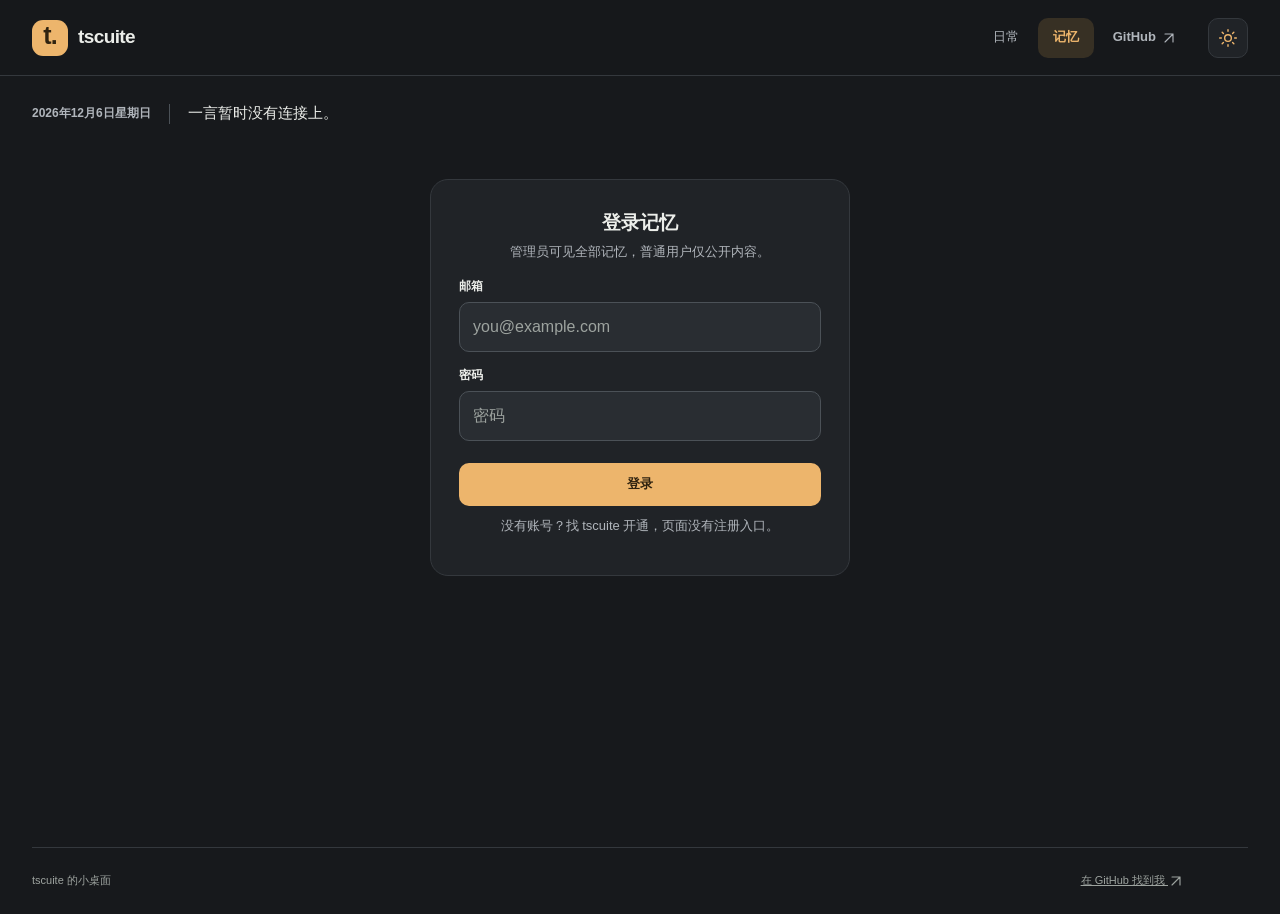
==== commit 71d1edf9: "记忆页首屏统一先显示连接状态，登录卡不再闪现（不依赖 token 判断）" ====
--- a/memory/index.html
+++ b/memory/index.html
@@ -7,6 +7,7 @@
   <meta name="theme-color" content="#f6f5f1">
   <title>记忆 · tscuite</title>
   <script src="/assets/theme.js"></script>
+  <script>document.documentElement.dataset.pending = '1';</script>
   <link rel="icon" href="/assets/mark.svg" type="image/svg+xml">
   <link rel="stylesheet" href="/assets/desk.css">
   <link rel="stylesheet" href="/assets/memory.css">
@@ -38,6 +39,7 @@
     <span class="quote-from" id="hitokotoFrom"></span>
   </section>
   <main class="mem-main" id="memoryMain">
+    <p class="state-message" id="authLoading" hidden>正在连接…</p>
     <div id="setup">
       <div class="setup-card">
         <h1>登录记忆</h1>
@@ -272,6 +274,8 @@
   if (me) $("userNav").textContent = me.name || me.email;
 }
 function showApp() {
+  delete document.documentElement.dataset.pending;
+  $("authLoading").hidden = true;
   $("setup").hidden = true;
   $("app").hidden = false;
   renderUser();
@@ -288,9 +292,11 @@
   }
   load(false);
 }
-function showSetup() {
+function showSetup(clear = true) {
+  delete document.documentElement.dataset.pending;
+  $("authLoading").hidden = true;
   activeRequest?.abort();
-  clearSessionToken();
+  if (clear) clearSessionToken();
   me = null; $("list").replaceChildren(); closeDrawer();
   state.afterId = null;
   $("app").hidden = true; $("setup").hidden = false;
@@ -361,8 +367,12 @@
 (async () => {
   try {
     const { user } = await api("/api/auth/me");
-    if (user?.email) { me = user; showApp(); }
-  } catch { /* 未登录 */ }
+    if (user?.email) { me = user; showApp(); return; }
+    showSetup(true);
+  } catch (error) {
+    // 401 才清 token；网络/服务抖动时保留，下次刷新可自动恢复
+    showSetup(error.message === "请先登录");
+  }
 })();
 </script>
 </body>
--- a/assets/memory.css
+++ b/assets/memory.css
@@ -1,4 +1,7 @@
 /* 记忆页：复用 desk.css 的组件语言（.card/.filter/.search/quote-strip/页脚），只补列表与登录卡 */
+/* 首屏先显示连接状态，登录态确认前不渲染登录卡，避免闪现 */
+:root[data-pending] #setup { display: none; }
+:root[data-pending] #authLoading { display: block !important; }
 .mem-main{padding-top:0;min-height:calc(100dvh - 260px)}
 .setup-card{max-width:420px;margin:3vh auto 0;background:var(--paper);border:1px solid var(--line);border-radius:18px;padding:28px;box-shadow:var(--shadow);text-align:center}
 .setup-card h1{font-size:19px;margin-bottom:4px}
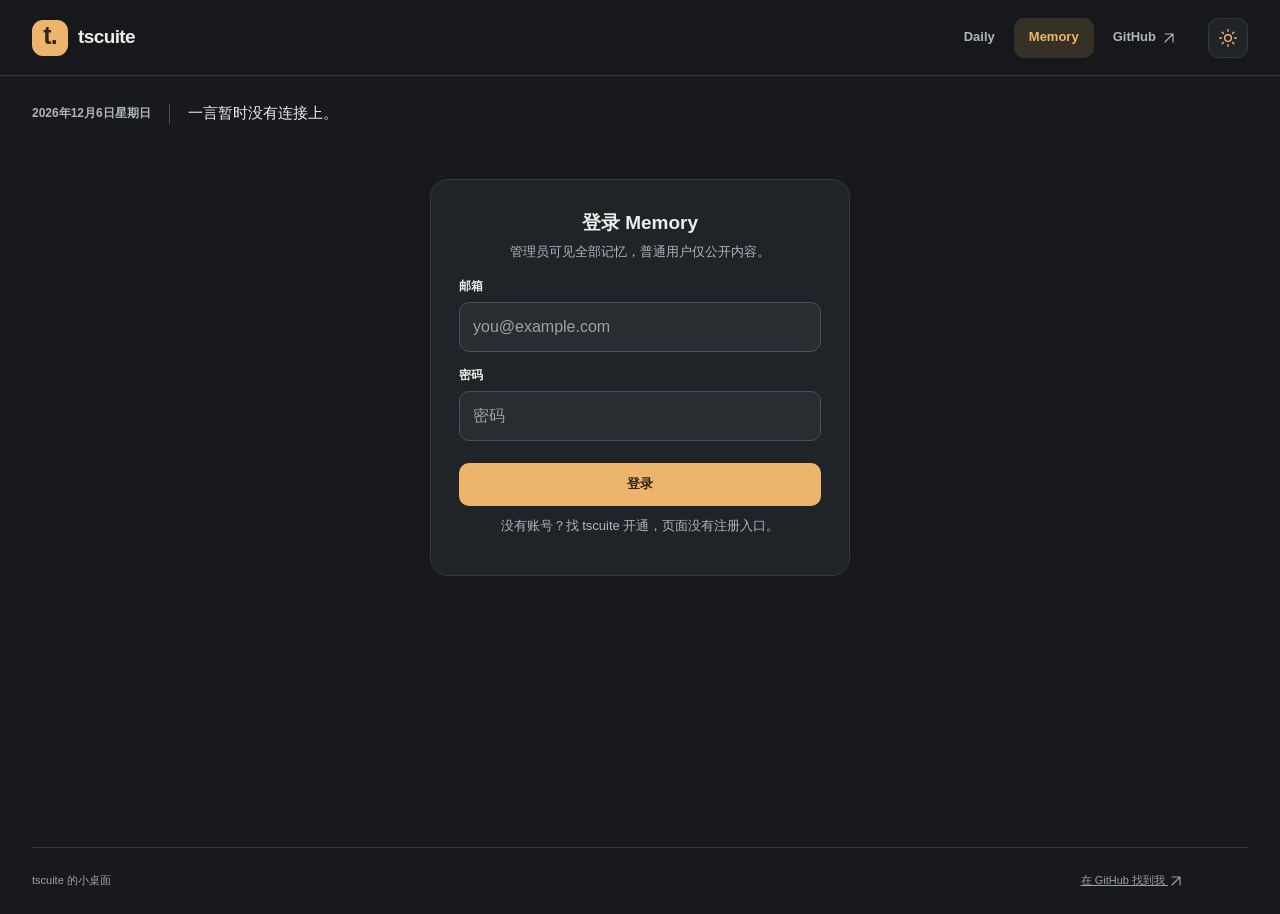
==== commit d6148903: "导航改为英文：Daily / Memory" ====
--- a/memory/index.html
+++ b/memory/index.html
@@ -5,7 +5,7 @@
   <meta name="viewport" content="width=device-width, initial-scale=1">
   <meta name="color-scheme" content="light dark">
   <meta name="theme-color" content="#f6f5f1">
-  <title>记忆 · tscuite</title>
+  <title>Memory · tscuite</title>
   <script src="/assets/theme.js"></script>
   <script>document.documentElement.dataset.pending = '1';</script>
   <link rel="icon" href="/assets/mark.svg" type="image/svg+xml">
@@ -20,12 +20,12 @@
   <symbol id="i-search" viewBox="0 0 24 24"><circle cx="10.5" cy="10.5" r="6.5"/><path d="m16 16 5 5"/></symbol>
   <symbol id="i-refresh" viewBox="0 0 24 24"><path d="M20 7v5h-5M4 17v-5h5M5 7a8 8 0 0 1 13-2l2 3M4 16l2 3a8 8 0 0 0 13-2"/></symbol>
 </defs></svg>
-<a class="skip" href="#memoryMain">跳到记忆内容</a>
+<a class="skip" href="#memoryMain">跳到 Memory 内容</a>
 <header class="topbar">
   <a class="brand" href="/" aria-label="回到小桌面"><span class="brand-mark">t.</span><span>tscuite</span></a>
   <nav aria-label="站点导航">
-    <a href="/">日常</a>
-    <a class="nav-active" href="/memory/" aria-current="page">记忆</a>
+    <a href="/">Daily</a>
+    <a class="nav-active" href="/memory/" aria-current="page">Memory</a>
     <a href="https://github.com/tscuite" target="_blank" rel="noopener noreferrer">GitHub <svg class="icon small" aria-hidden="true"><use href="#i-arrow"/></svg></a>
   </nav>
   <button class="user-chip" id="userNav" hidden>登录</button>
@@ -42,7 +42,7 @@
     <p class="state-message" id="authLoading" hidden>正在连接…</p>
     <div id="setup">
       <div class="setup-card">
-        <h1>登录记忆</h1>
+        <h1>登录 Memory</h1>
         <p>管理员可见全部记忆，普通用户仅公开内容。</p>
         <label for="email">邮箱</label>
         <input id="email" type="email" placeholder="you@example.com" autocomplete="email">
@@ -58,7 +58,7 @@
       <section class="card mem-panel">
         <div class="projects-heading">
           <div>
-            <div class="title-line"><span class="section-symbol" aria-hidden="true">⌘</span><h1>记忆</h1></div>
+            <div class="title-line"><span class="section-symbol" aria-hidden="true">⌘</span><h1>Memory</h1></div>
             <div class="mem-mode" id="modeBanner"><span class="dot"></span><span>…</span></div>
           </div>
           <button class="icon-button" id="memReload" aria-label="重新读取记忆" title="重新读取"><svg class="icon" aria-hidden="true"><use href="#i-refresh"/></svg></button>
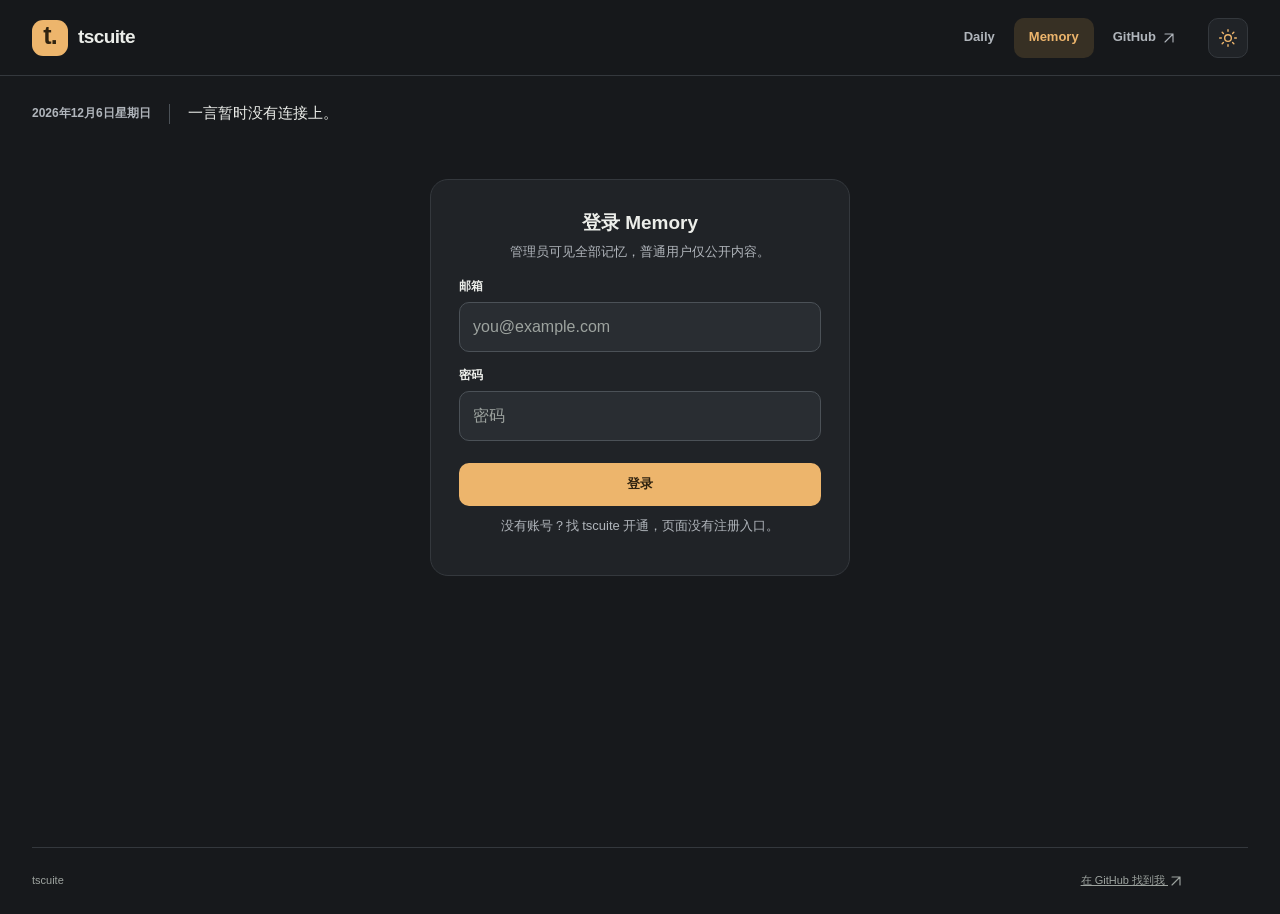
==== commit e7edd411: "清理文案：移除「小桌面」称呼" ====
--- a/memory/index.html
+++ b/memory/index.html
@@ -22,7 +22,7 @@
 </defs></svg>
 <a class="skip" href="#memoryMain">跳到 Memory 内容</a>
 <header class="topbar">
-  <a class="brand" href="/" aria-label="回到小桌面"><span class="brand-mark">t.</span><span>tscuite</span></a>
+  <a class="brand" href="/" aria-label="回到首页"><span class="brand-mark">t.</span><span>tscuite</span></a>
   <nav aria-label="站点导航">
     <a href="/">Daily</a>
     <a class="nav-active" href="/memory/" aria-current="page">Memory</a>
@@ -85,7 +85,7 @@
       </section>
     </div>
   </main>
-  <footer class="site-footer"><span>tscuite 的小桌面</span><a href="https://github.com/tscuite" target="_blank" rel="noopener noreferrer">在 GitHub 找到我 <svg class="icon small" aria-hidden="true"><use href="#i-arrow"/></svg></a></footer>
+  <footer class="site-footer"><span>tscuite</span><a href="https://github.com/tscuite" target="_blank" rel="noopener noreferrer">在 GitHub 找到我 <svg class="icon small" aria-hidden="true"><use href="#i-arrow"/></svg></a></footer>
 </div>
 
 <div id="drawer"><div class="drawer-panel" id="drawerPanel"></div></div>
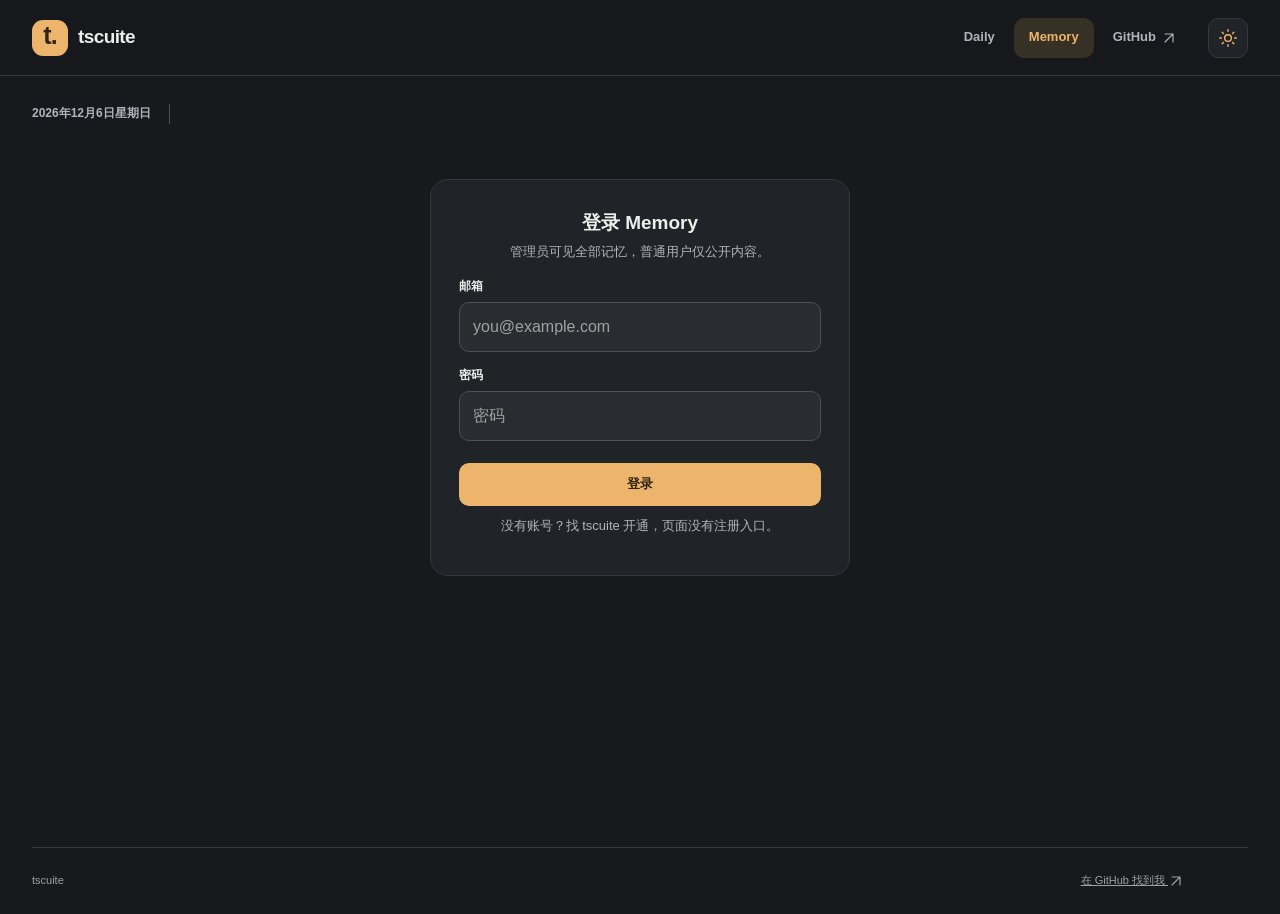
==== commit 8968a321: "资源加版本号强制刷新；清掉一言加载提示" ====
--- a/memory/index.html
+++ b/memory/index.html
@@ -6,11 +6,11 @@
   <meta name="color-scheme" content="light dark">
   <meta name="theme-color" content="#f6f5f1">
   <title>Memory · tscuite</title>
-  <script src="/assets/theme.js"></script>
+  <script src="/assets/theme.js?v=3"></script>
   <script>document.documentElement.dataset.pending = '1';</script>
   <link rel="icon" href="/assets/mark.svg" type="image/svg+xml">
-  <link rel="stylesheet" href="/assets/desk.css">
-  <link rel="stylesheet" href="/assets/memory.css">
+  <link rel="stylesheet" href="/assets/desk.css?v=3">
+  <link rel="stylesheet" href="/assets/memory.css?v=3">
 </head>
 <body>
 <svg class="icon-definitions" xmlns="http://www.w3.org/2000/svg" aria-hidden="true"><defs>
@@ -35,7 +35,7 @@
   <section class="quote-strip" aria-label="每日一言">
     <time id="todayDate"></time>
     <span class="strip-sep" aria-hidden="true"></span>
-    <blockquote id="hitokoto">正在取一句话…</blockquote>
+    <blockquote id="hitokoto"></blockquote>
     <span class="quote-from" id="hitokotoFrom"></span>
   </section>
   <main class="mem-main" id="memoryMain">
@@ -147,7 +147,7 @@
     $("hitokoto").textContent = quote.hitokoto;
     $("hitokotoFrom").textContent = quote.from || "一言";
   } catch {
-    $("hitokoto").textContent = "一言暂时没有连接上。";
+    $("hitokoto").textContent = "";
     $("hitokotoFrom").textContent = "";
   }
 }
--- a/assets/desk.css
+++ b/assets/desk.css
@@ -13,7 +13,6 @@
   --brand: #946020;
   --accent: #efb96c;
   --on-accent: #302310;
-  --meal: #fbf3e4;
   --error: #b33440;
   --shadow: 0 2px 4px #292d3203, 0 12px 30px -24px #292d3233;
   --overlay-shadow: 0 24px 80px #292d3226;
@@ -34,7 +33,6 @@
   --brand: #edb56c;
   --accent: #edb56c;
   --on-accent: #302310;
-  --meal: #2b2823;
   --error: #ff9ba4;
   --shadow: none;
   --overlay-shadow: 0 24px 80px #0006;
@@ -92,12 +90,11 @@
 .section-top h2 { font-size: 14px; font-weight: 650; letter-spacing: -.2px; }
 .quiet { font-size: 11px; color: var(--faint); }
 
-/* Daily tools: one warm meal card, the calendar and weather stay quiet. */
-.meal { background: var(--meal); border: 1px solid color-mix(in srgb, var(--brand) 20%, var(--line)); border-radius: 18px; padding: 18px 22px; position: relative; overflow: hidden; }
-.meal .section-top h2 { color: var(--brand); }
-.food-name { text-align: center; font-size: 34px; line-height: 1.3; font-weight: 700; letter-spacing: -1px; overflow-wrap: anywhere; padding: 22px 0 6px; min-height: 72px; }
+/* Daily tools: three cards sharing one language; the meal button carries the accent. */
+.meal { background: var(--paper); border: 1px solid var(--line); box-shadow: var(--shadow); border-radius: 18px; padding: 20px; position: relative; overflow: hidden; }
+.food-name { text-align: center; font-size: 30px; line-height: 1.35; font-weight: 700; letter-spacing: -.5px; overflow-wrap: anywhere; padding: 16px 0 4px; min-height: 0; }
 .meal-hint { text-align: center; font-size: 12px; color: var(--muted); }
-.meal-button { background: var(--accent); color: var(--on-accent); border: 1px solid transparent; border-radius: 10px; display: flex; align-items: center; justify-content: center; gap: 8px; width: 100%; min-height: 44px; margin-top: 20px; padding: 10px; font-weight: 650; font-size: 13px; }
+.meal-button { background: var(--accent); color: var(--on-accent); border: 1px solid transparent; border-radius: 10px; display: flex; align-items: center; justify-content: center; gap: 8px; width: 100%; min-height: 44px; margin-top: 16px; padding: 10px; font-weight: 650; font-size: 13px; }
 .meal-button:hover { filter: brightness(1.05); border-color: var(--brand); }
 .meal-button:active { transform: translateY(1px); }
 .food-status { text-align: center; font-size: 11px; color: var(--muted); margin-top: 12px; }
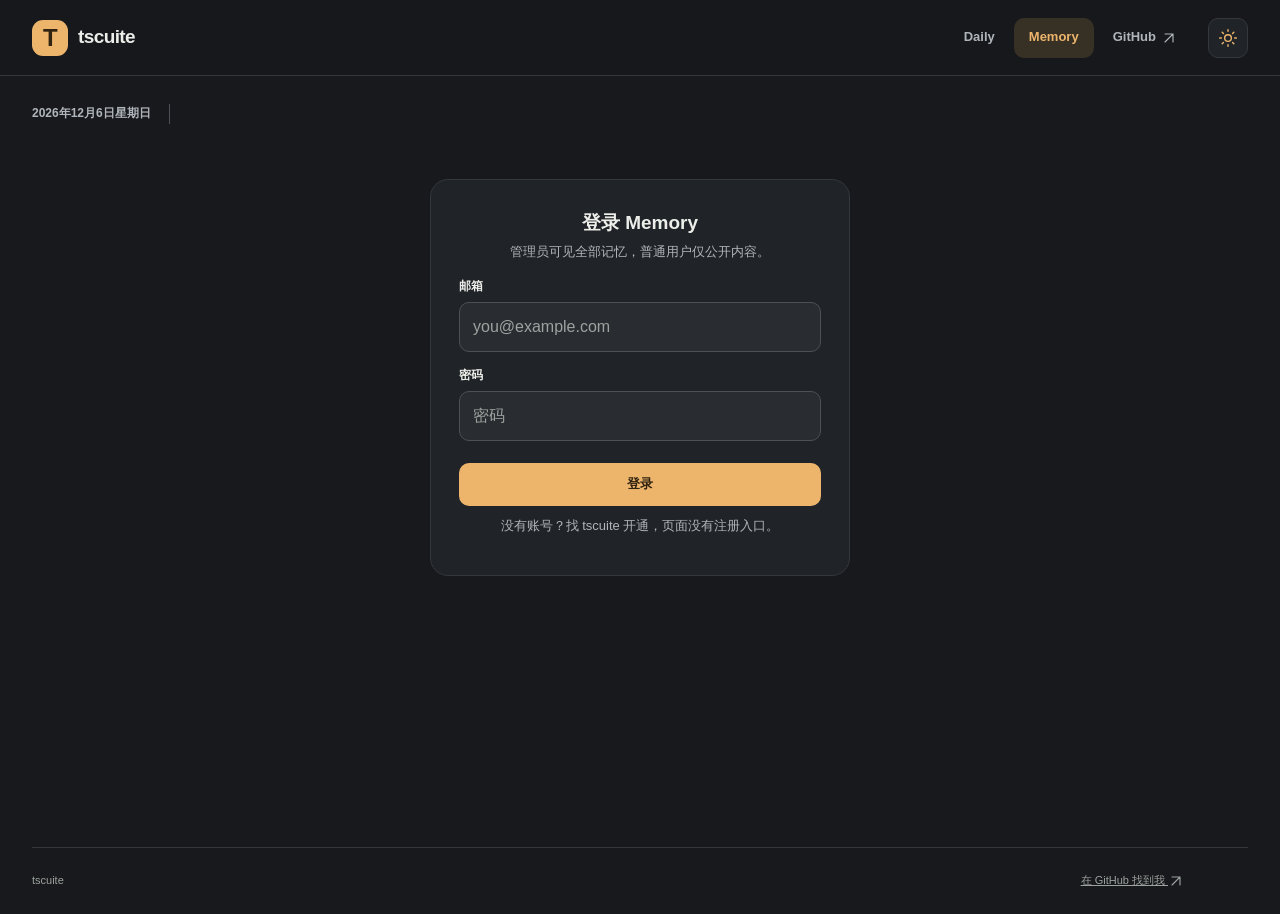
==== commit 8ec731cb: "安全加固：两页加 CSP、memory 页内联模块外置、WS 不再传 ?token、注册密码最短 10 位、memory 页品牌块/版本号同步" ====
--- a/memory/index.html
+++ b/memory/index.html
@@ -6,10 +6,11 @@
   <meta name="color-scheme" content="light dark">
   <meta name="theme-color" content="#f6f5f1">
   <title>Memory · tscuite</title>
+  <meta http-equiv="Content-Security-Policy" content="default-src 'self'; script-src 'self' 'sha256-QGiT4mojW1igQ/+5+mE0mRij50yeXXzpBB1eo0n8sO4='; style-src 'self'; img-src 'self' data:; connect-src 'self' https://memory.tscuite.workers.dev wss://memory.tscuite.workers.dev; object-src 'none'; base-uri 'self'; form-action 'self'">
   <script src="/assets/theme.js?v=3"></script>
   <script>document.documentElement.dataset.pending = '1';</script>
-  <link rel="icon" href="/assets/mark.svg" type="image/svg+xml">
-  <link rel="stylesheet" href="/assets/desk.css?v=3">
+  <link rel="icon" href="/assets/mark.svg?v=5" type="image/svg+xml">
+  <link rel="stylesheet" href="/assets/desk.css?v=9">
   <link rel="stylesheet" href="/assets/memory.css?v=3">
 </head>
 <body>
@@ -22,7 +23,7 @@
 </defs></svg>
 <a class="skip" href="#memoryMain">跳到 Memory 内容</a>
 <header class="topbar">
-  <a class="brand" href="/" aria-label="回到首页"><span class="brand-mark">t.</span><span>tscuite</span></a>
+  <a class="brand" href="/" aria-label="回到首页"><span class="brand-mark" aria-hidden="true">T</span><span>tscuite</span></a>
   <nav aria-label="站点导航">
     <a href="/">Daily</a>
     <a class="nav-active" href="/memory/" aria-current="page">Memory</a>
@@ -100,280 +101,6 @@
 </dialog>
 <div id="toast" class="toast" role="status" hidden></div>
 
-<script type="module">
-import { api, storeSessionToken, clearSessionToken } from "/assets/api.mjs";
-const $ = (id) => document.getElementById(id);
-
-const TARGETS = [
-  ["", "全部"], ["memory", "memory"], ["user", "user"], ["failure", "failure"],
-];
-const HORIZONS = [
-  ["", "全部周期"], ["daily", "daily"], ["weekly", "weekly"],
-  ["monthly", "monthly"], ["permanent", "permanent"],
-];
-
-let me = null;
-let state = { target: "", horizons: [], q: "", afterId: null, loading: false };
-let activeRequest;
-
-function toast(msg) {
-  const t = $("toast");
-  t.textContent = msg; t.hidden = false;
-  setTimeout(() => { t.hidden = true; }, 3500);
-}
-function escapeHtml(s) {
-  return String(s ?? "").replace(/[&<>"']/g, (c) =>
-    ({ "&": "&amp;", "<": "&lt;", ">": "&gt;", '"': "&quot;", "'": "&#39;" }[c]));
-}
-function relTime(iso) {
-  if (!iso) return "";
-  const s = Math.max(0, (Date.now() - new Date(iso.replace(" ", "T") + "Z").getTime()) / 1000);
-  if (s < 60) return "刚刚";
-  if (s < 3600) return `${Math.floor(s / 60)} 分钟前`;
-  if (s < 86400) return `${Math.floor(s / 3600)} 小时前`;
-  if (s < 86400 * 30) return `${Math.floor(s / 86400)} 天前`;
-  return iso.slice(0, 10);
-}
-
-function renderDate() {
-  const today = new Date(new Date().getTime() + 8 * 3600000).toISOString().slice(0, 10);
-  $("todayDate").dateTime = today;
-  $("todayDate").textContent = new Intl.DateTimeFormat("zh-CN", { year: "numeric", month: "long", day: "numeric", weekday: "long", timeZone: "Asia/Shanghai" }).format(new Date());
-}
-async function loadQuote() {
-  try {
-    const quote = await api("/api/public/quote");
-    if (typeof quote.hitokoto !== "string" || !quote.hitokoto) throw new Error();
-    $("hitokoto").textContent = quote.hitokoto;
-    $("hitokotoFrom").textContent = quote.from || "一言";
-  } catch {
-    $("hitokoto").textContent = "";
-    $("hitokotoFrom").textContent = "";
-  }
-}
-renderDate(); loadQuote();
-
-function cardHtml(m) {
-  const targetClass = ["memory", "user", "failure"].includes(m.target) ? m.target : "plain";
-  return `<div class="mem-row${me.isAdmin ? " clickable" : ""}" data-id="${m.id}">
-    <div class="mem-head"><h3>${escapeHtml(m.subject || "（无标题）")}</h3></div>
-    <div class="mem-text${me.isAdmin ? " snippet" : ""}">${escapeHtml(m.content || "")}</div>
-    <div class="mem-meta">
-      <span class="time" title="${escapeHtml(m.created_at || "")}">${relTime(m.created_at)}</span>
-      <span class="pill ${targetClass}">${escapeHtml(m.target || "memory")}</span>
-      <span class="pill plain">${escapeHtml(m.horizon || "daily")}</span>
-    </div>
-  </div>`;
-}
-
-async function loadAdmin(append) {
-  if (append && state.loading) return;
-  activeRequest?.abort();
-  const controller = new AbortController();
-  activeRequest = controller;
-  state.loading = true;
-  try {
-    let data;
-    if (state.q.trim().length >= 3) {
-      const body = JSON.stringify({ q: state.q.trim(), target: state.target || null, horizons: state.horizons, limit: 20, bump_reference: false });
-      data = await api("/api/memories/query", { method: "POST", body, signal: controller.signal });
-    } else {
-      const p = new URLSearchParams({ limit: "20", namespace: "default" });
-      if (state.target) p.set("target", state.target);
-      state.horizons.forEach((h) => p.append("horizon", h));
-      if (append && state.afterId) p.set("after_id", state.afterId);
-      data = await api("/api/memories?" + p.toString(), { signal: controller.signal });
-    }
-    if (controller.signal.aborted) return;
-    const items = data.items || [];
-    if (!append) $("list").innerHTML = "";
-    $("list").insertAdjacentHTML("beforeend", items.map(cardHtml).join(""));
-    state.afterId = state.q.trim().length >= 3 ? null : data.next_after_id;
-    $("more").hidden = !state.afterId;
-    $("empty").hidden = $("list").children.length > 0;
-    $("memCount").textContent = `共 ${$("list").children.length} 条`;
-  } catch (e) {
-    if (controller.signal.aborted) return;
-    toast(e.message);
-  } finally {
-    if (activeRequest === controller) state.loading = false;
-  }
-}
-
-async function loadPublic(append) {
-  if (append && state.loading) return;
-  activeRequest?.abort();
-  const controller = new AbortController();
-  activeRequest = controller;
-  state.loading = true;
-  try {
-    const p = new URLSearchParams({ limit: "20" });
-    if (append && state.afterId) p.set("after_id", state.afterId);
-    const data = await api("/api/public/memories?" + p.toString(), { signal: controller.signal });
-    if (controller.signal.aborted) return;
-    const items = data.items || [];
-    if (!append) $("list").innerHTML = "";
-    $("list").insertAdjacentHTML("beforeend", items.map(cardHtml).join(""));
-    state.afterId = data.next_after_id;
-    $("more").hidden = !state.afterId;
-    $("empty").hidden = $("list").children.length > 0;
-    if (!$("list").children.length) $("empty").textContent = "还没有公开内容";
-    $("memCount").textContent = `共 ${$("list").children.length} 条公开内容`;
-  } catch (e) {
-    if (controller.signal.aborted) return;
-    toast(e.message);
-  } finally {
-    if (activeRequest === controller) state.loading = false;
-  }
-}
-
-const load = (append) => (me.isAdmin ? loadAdmin(append) : loadPublic(append));
-
-async function openDetail(id) {
-  try {
-    const { item: m } = await api(`/api/memories/${id}`);
-    if (!m) throw new Error("记忆不存在");
-    const tags = (m.tags || []).map((t) => `#${escapeHtml(t)}`).join(" ");
-    const reason = m.failure_reason ? `<b>failure_reason</b><span>${escapeHtml(m.failure_reason)}</span>` : "";
-    $("drawerPanel").innerHTML = `
-      <button class="drawer-close" id="drawerClose" aria-label="关闭详情">×</button>
-      <h2>${escapeHtml(m.subject || "（无标题）")}</h2>
-      <div class="content">${escapeHtml(m.content || "")}</div>
-      <div class="kv">
-        <b>id</b><span>${escapeHtml(m.id)}</span>
-        <b>target</b><span>${escapeHtml(m.target || "-")}</span>
-        <b>category</b><span>${escapeHtml(m.category || "-")}</span>
-        <b>horizon</b><span>${escapeHtml(m.horizon || "-")}</span>
-        <b>namespace</b><span>${escapeHtml(m.namespace || "-")} / ${escapeHtml(m.scope || "-")}</span>
-        <b>created</b><span>${escapeHtml(m.created_at || "-")}</span>
-        <b>tags</b><span>${tags || "-"}</span>
-        ${reason}
-      </div>`;
-    $("drawerClose").onclick = closeDrawer;
-    $("drawer").classList.add("open");
-  } catch (e) { toast(e.message); }
-}
-function closeDrawer() { $("drawer").classList.remove("open"); }
-
-function renderChips(container, options, active, key) {
-  container.innerHTML = options.map(([v, label]) =>
-    `<button class="filter ${((Array.isArray(active) ? active.includes(v) : active === v) || (v === "" && active.length === 0)) ? "active" : ""}" data-v="${v}" aria-pressed="false">${label}</button>`).join("");
-  container.onclick = (e) => {
-    const v = e.target.dataset.v;
-    if (v === undefined) return;
-    if (key === "target") state.target = v;
-    else state.horizons = v === "" ? [] : (state.horizons.includes(v) ? state.horizons.filter((h) => h !== v) : [...state.horizons, v]);
-    renderChips($("targetFilter"), TARGETS, state.target, "target");
-    renderChips($("horizonFilter"), HORIZONS, state.horizons, "horizons");
-    state.afterId = null; load(false);
-  };
-}
-
-function renderUser() {
-  $("userNav").hidden = !me;
-  if (me) $("userNav").textContent = me.name || me.email;
-}
-function showApp() {
-  delete document.documentElement.dataset.pending;
-  $("authLoading").hidden = true;
-  $("setup").hidden = true;
-  $("app").hidden = false;
-  renderUser();
-  const mode = $("modeBanner");
-  mode.classList.toggle("admin", Boolean(me.isAdmin));
-  mode.lastChild.textContent = me.isAdmin
-    ? "管理员模式：可见全部记忆"
-    : "普通用户模式：仅公开内容，只读";
-  $("adminUi").hidden = !me.isAdmin;
-  $("feedbackPanel").hidden = !me.isAdmin;
-  if (me.isAdmin) {
-    renderChips($("targetFilter"), TARGETS, state.target, "target");
-    renderChips($("horizonFilter"), HORIZONS, state.horizons, "horizons");
-  }
-  load(false);
-}
-function showSetup(clear = true) {
-  delete document.documentElement.dataset.pending;
-  $("authLoading").hidden = true;
-  activeRequest?.abort();
-  if (clear) clearSessionToken();
-  me = null; $("list").replaceChildren(); closeDrawer();
-  state.afterId = null;
-  $("app").hidden = true; $("setup").hidden = false;
-  renderUser();
-}
-
-$("connect").onclick = async () => {
-  const email = $("email").value.trim();
-  const password = $("password").value;
-  if (!email || !password) return toast("填一下邮箱和密码");
-  $("connect").disabled = true;
-  try {
-    const { user, token } = await api("/api/auth/login", { method: "POST", body: JSON.stringify({ email, password }) });
-    if (!user?.email) throw new Error("登录响应异常");
-    if (token) storeSessionToken(token);
-    me = user;
-    $("password").value = "";
-    showApp();
-  } catch (e) {
-    toast(e.message);
-  } finally { $("connect").disabled = false; }
-};
-
-$("userNav").onclick = () => {
-  $("accountEmail").textContent = me.email;
-  $("accountRole").textContent = me.isAdmin ? "管理员" : "普通用户";
-  $("accountRole").className = `role-badge${me.isAdmin ? " admin" : ""}`;
-  $("accountDialog").showModal();
-};
-$("accountClose").onclick = () => $("accountDialog").close();
-$("accountOk").onclick = () => $("accountDialog").close();
-$("logoutBtn").onclick = async () => {
-  try { await api("/api/auth/logout", { method: "POST", body: JSON.stringify({}) }); } catch { /* 会话已失效也没关系 */ }
-  $("accountDialog").close();
-  showSetup();
-  toast("已退出登录");
-};
-
-$("more").onclick = () => load(true);
-$("memReload").onclick = () => load(false);
-$("feedbackForm").onsubmit = async (e) => {
-  e.preventDefault();
-  const text = $("feedbackInput").value.trim();
-  if (!text) return;
-  $("feedbackInput").value = "";
-  try {
-    await api("/api/memories/feedback", { method: "POST", body: JSON.stringify({ text, target: state.target || null }) });
-    toast("反馈已受理，稍后刷新可见");
-  } catch (err) {
-    toast(err.message);
-  }
-};
-let debounce;
-$("q").oninput = () => {
-  clearTimeout(debounce);
-  debounce = setTimeout(() => { state.q = $("q").value; state.afterId = null; load(false); }, 350);
-};
-document.addEventListener("keydown", (e) => {
-  if (e.key === "Escape") closeDrawer();
-  if (e.key === "/" && !["INPUT", "TEXTAREA"].includes(document.activeElement.tagName) && !$("app").hidden) { e.preventDefault(); $("q").focus(); }
-});
-document.addEventListener("click", (e) => {
-  const card = e.target.closest(".mem-row.clickable");
-  if (card) openDetail(card.dataset.id);
-});
-$("drawer").addEventListener("click", (e) => { if (e.target === $("drawer")) closeDrawer(); });
-
-(async () => {
-  try {
-    const { user } = await api("/api/auth/me");
-    if (user?.email) { me = user; showApp(); return; }
-    showSetup(true);
-  } catch (error) {
-    // 401 才清 token；网络/服务抖动时保留，下次刷新可自动恢复
-    showSetup(error.message === "请先登录");
-  }
-})();
-</script>
+<script type="module" src="/assets/memory.mjs?v=1"></script>
 </body>
 </html>
--- a/assets/desk.css
+++ b/assets/desk.css
@@ -65,7 +65,7 @@
 /* One shared header and a full-width daily note. */
 .topbar { position: sticky; top: 0; z-index: 10; min-height: 76px; padding: 12px var(--gutter); display: flex; align-items: center; gap: 16px; border-bottom: 1px solid var(--line); background: color-mix(in srgb, var(--bg) 94%, transparent); backdrop-filter: blur(16px); -webkit-backdrop-filter: blur(16px); }
 .brand { display: flex; align-items: center; gap: 10px; text-decoration: none; font-size: 19px; font-weight: 750; letter-spacing: -.6px; }
-.brand-mark { width: 36px; height: 36px; background: var(--accent); color: var(--on-accent); border-radius: 11px; display: grid; place-items: center; font-size: 25px; line-height: 1; letter-spacing: -1px; padding-bottom: 4px; font-weight: 800; }
+.brand-mark { width: 36px; height: 36px; background: var(--accent); color: var(--on-accent); border-radius: 11px; display: grid; place-items: center; font-size: 24px; line-height: 1; font-weight: 800; }
 .topbar nav { display: flex; align-items: center; gap: 4px; margin-left: auto; font-size: 13px; }
 .topbar nav a { min-height: 40px; text-decoration: none; color: var(--muted); display: flex; align-items: center; gap: 5px; padding: 8px 15px; border-radius: 10px; font-weight: 550; }
 .topbar nav a:hover { color: var(--ink); background: var(--soft); }
@@ -98,8 +98,15 @@
 .meal-button:hover { filter: brightness(1.05); border-color: var(--brand); }
 .meal-button:active { transform: translateY(1px); }
 .food-status { text-align: center; font-size: 11px; color: var(--muted); margin-top: 12px; }
-.food-float { position: absolute; left: 10%; top: 48%; pointer-events: none; color: var(--brand); opacity: 0; font-size: 13px; animation: float-food .9s ease-out forwards; }
-@keyframes float-food { 20% { opacity: .7; } to { transform: translateY(-70px); opacity: 0; } }
+.food-float { position: absolute; left: 50%; top: 50%; pointer-events: none; color: var(--brand); opacity: 0; font-size: 13px; font-weight: 700; animation: float-food 1s ease-out forwards; }
+@keyframes float-food { 0% { opacity: 0; transform: translate(0, 0) scale(.6) rotate(0deg); } 25% { opacity: .9; } to { opacity: 0; transform: translate(var(--dx, 0), -90px) scale(1.15) rotate(var(--rot, 0deg)); } }
+.food-name.reeling { animation: reel .14s linear infinite; color: var(--muted); }
+@keyframes reel { 0% { transform: translateY(-2px); filter: blur(1px); opacity: .8; } to { transform: translateY(2px); filter: blur(3px); opacity: .45; } }
+.food-name.landing { animation: land .5s cubic-bezier(.34, 1.56, .64, 1); color: var(--brand); }
+@keyframes land { 0% { transform: scale(1.25); filter: blur(2px); } to { transform: scale(1); filter: none; } }
+.meal-button.rolling { background: var(--soft); color: var(--muted); }
+.meal-button.rolling .icon { animation: spin .6s linear infinite; }
+@keyframes spin { to { transform: rotate(360deg); } }
 .rest-card { padding: 20px; }
 .rest-result { display: flex; align-items: center; gap: 14px; margin: 16px 0 20px; }
 .rest-result strong { font-size: 44px; line-height: 1; font-weight: 650; letter-spacing: -2px; font-variant-numeric: tabular-nums; color: var(--brand); }
@@ -198,12 +205,19 @@
 .toast { position: fixed; bottom: 24px; left: 50%; transform: translateX(-50%); padding: 11px 20px; border-radius: 12px; background: var(--ink); color: var(--bg); box-shadow: var(--overlay-shadow); z-index: 40; max-width: 90vw; font-size: 13px; }
 
 /* Chat uses the same palette, including bubbles and overlays. */
-.chat-fab { position: fixed; right: var(--gutter); bottom: 24px; z-index: 36; width: 52px; height: 52px; border-radius: 16px; border: 1px solid var(--line-strong); background: var(--paper); color: var(--brand); display: grid; place-items: center; box-shadow: 0 4px 20px #00000012; }
-.chat-fab:hover { background: var(--wash); }
+.chat-fab { position: fixed; right: var(--gutter); bottom: 24px; z-index: 36; width: 52px; height: 52px; border-radius: 16px; border: 1px solid var(--accent); background: var(--accent); color: var(--on-accent); display: grid; place-items: center; animation: fab-breathe 3.2s ease-in-out infinite; }
+.chat-fab:hover { filter: brightness(1.06); }
 .chat-fab .icon { width: 24px; height: 24px; }
-.chat-fab-badge { position: absolute; top: -4px; right: -4px; min-width: 20px; height: 20px; padding: 0 5px; border-radius: 999px; background: #b33440; color: #fff; font-size: 11px; font-weight: 700; display: grid; place-items: center; }
+.chat-fab-badge { position: absolute; top: -4px; right: -4px; min-width: 20px; height: 20px; padding: 0 5px; border-radius: 999px; background: #b33440; color: #fff; font-size: 11px; font-weight: 700; display: grid; place-items: center; box-shadow: 0 0 0 2px var(--bg); }
+.chat-fab.unread { animation: fab-breathe 3.2s ease-in-out infinite, fab-ring 1.8s ease-out infinite; }
+@keyframes fab-breathe { 0%, 100% { transform: translateY(0); box-shadow: 0 6px 16px -10px #94602077; } 50% { transform: translateY(-3px); box-shadow: 0 10px 26px -10px #94602099; } }
+@keyframes fab-ring { 0% { box-shadow: 0 0 0 0 #efb96c, 0 6px 16px -10px #94602077; } 70% { box-shadow: 0 0 0 12px #efb96c00, 0 6px 16px -10px #94602077; } 100% { box-shadow: 0 0 0 0 #efb96c00, 0 6px 16px -10px #94602077; } }
+.chat-presence-pill { position: absolute; top: -34px; right: -6px; background: var(--ink); color: var(--bg); font-size: 11px; font-weight: 600; padding: 5px 10px; border-radius: 999px; white-space: nowrap; box-shadow: var(--shadow); pointer-events: none; }
 .chat-window { position: fixed; right: var(--gutter); bottom: 88px; z-index: 35; width: min(400px, calc(100vw - 32px)); height: min(600px, calc(100dvh - 116px)); background: var(--paper); border: 1px solid var(--line-strong); border-radius: 20px; box-shadow: var(--overlay-shadow); display: flex; flex-direction: column; overflow: hidden; }
 .chat-window-head { display: flex; align-items: center; justify-content: space-between; gap: 10px; padding: 14px 16px; border-bottom: 1px solid var(--line); }
+.chat-window-actions .clickable { cursor: pointer; border-bottom: 1px dotted currentColor; }
+.chat-window-actions .clickable:hover { color: var(--ink); }
+.chat-ip-strip { display: flex; flex-wrap: wrap; gap: 2px 12px; margin: 0 16px; padding: 6px 0; border-bottom: 1px solid var(--line); font-size: 11px; color: var(--faint); max-height: 64px; overflow-y: auto; font-variant-numeric: tabular-nums; }
 .chat-window-title { display: flex; align-items: center; gap: 10px; min-width: 0; }
 .chat-spark { width: 34px; height: 34px; border-radius: 10px; background: var(--wash); color: var(--brand); display: grid; place-items: center; font-size: 16px; flex-shrink: 0; }
 .chat-window-title h2 { font-size: 15px; letter-spacing: -.2px; }
@@ -218,19 +232,19 @@
 .chat-msg.own .chat-bubble { background: var(--accent); border-color: var(--accent); color: var(--on-accent); border-radius: 14px; border-top-right-radius: 4px; }
 .chat-msg.assistant .chat-bubble { background: var(--wash); border-color: color-mix(in srgb, var(--brand) 25%, var(--line)); }
 .chat-system { font-size: 12px; color: var(--faint); text-align: center; padding: 2px 0; }
-.bomb-box { margin: 0 16px; border-top: 1px solid var(--line); padding-top: 10px; }
-.bomb-head { display: flex; align-items: center; justify-content: space-between; font-size: 12px; font-weight: 650; }
-.bomb-row { display: flex; gap: 8px; margin-top: 8px; }
-.bomb-row input { flex: 1; background: var(--soft); border: 1px solid var(--line-strong); border-radius: 10px; padding: 7px 12px; color: var(--ink); font-size: 12px; min-width: 0; }
-.bomb-row .primary { padding: 8px 14px; font-size: 12px; }
-.bomb-bar { height: 4px; border-radius: 4px; background: var(--soft); margin-top: 8px; overflow: hidden; }
-.bomb-bar i { display: block; height: 100%; background: var(--accent); border-radius: 4px; transition: width .25s; width: 0; }
-.bomb-scores { display: flex; gap: 6px; flex-wrap: wrap; margin-top: 8px; min-height: 18px; }
-.score-pill { font-size: 11px; background: var(--soft); border: 1px solid var(--line); border-radius: 6px; padding: 2px 9px; color: var(--muted); font-variant-numeric: tabular-nums; }
+.chat-welcome { margin: auto; text-align: center; padding: 10px 4px; }
+.chat-welcome-title { font-size: 16px; font-weight: 650; letter-spacing: -.2px; }
+.chat-welcome-sub { font-size: 12px; color: var(--faint); margin-top: 5px; line-height: 1.6; }
+.chat-welcome-chips { display: flex; gap: 8px; justify-content: center; margin-top: 14px; }
+.chat-chip { font-size: 12px; padding: 7px 14px; border-radius: 999px; border: 1px solid var(--line-strong); background: var(--paper); color: var(--ink); cursor: pointer; }
+.chat-chip:hover { background: var(--wash); border-color: var(--brand); }
+.chat-bubble.typing { display: flex; align-items: center; gap: 4px; padding: 12px 14px; min-width: 34px; }
+.chat-bubble.typing i { width: 5px; height: 5px; border-radius: 50%; background: currentColor; opacity: .35; animation: typing-bounce 1.2s infinite; }
+.chat-bubble.typing i:nth-child(2) { animation-delay: .15s; }
+.chat-bubble.typing i:nth-child(3) { animation-delay: .3s; }
+@keyframes typing-bounce { 0%, 60%, 100% { transform: translateY(0); opacity: .35; } 30% { transform: translateY(-3px); opacity: .9; } }
 .ai-toggle { display: flex; align-items: center; gap: 6px; font-size: 12px; color: var(--muted); margin: 2px 16px 0; cursor: pointer; user-select: none; }
 .ai-toggle input { accent-color: var(--brand); }
-.chat-window.shake { animation: chat-shake .5s; }
-@keyframes chat-shake { 20% { transform: translate(6px, -2px); } 40% { transform: translate(-6px, 2px); } 60% { transform: translate(4px, 1px); } 80% { transform: translate(-3px, -1px); } }
 .chat-form { display: flex; gap: 8px; margin: 10px 16px 14px; }
 .chat-form .search { flex: 1; width: auto; }
 .chat-form .primary { flex-shrink: 0; padding: 9px 16px; }
@@ -266,7 +280,7 @@
   :root { --gutter: 16px; }
   .topbar { min-height: 64px; padding-block: 10px; gap: 8px; }
   .brand { font-size: 17px; gap: 8px; }
-  .brand-mark { width: 32px; height: 32px; font-size: 23px; border-radius: 9px; }
+  .brand-mark { width: 32px; height: 32px; font-size: 21px; border-radius: 9px; }
   .topbar nav { gap: 2px; font-size: 12px; }
   .topbar nav a { padding: 8px 10px; }
   .topbar nav a[href^="https://github.com"] { display: none; }
@@ -320,7 +334,7 @@
   .projects-footer { font-size: 10px; }
   .site-footer { flex-direction: column; gap: 4px; font-size: 10px; padding-block: 20px; margin-top: 20px; }
   dialog { padding: 22px; }
-  dialog input, dialog textarea, .search input, .bomb-row input { font-size: 16px; }
+  dialog input, dialog textarea, .search input { font-size: 16px; }
   .chat-fab { bottom: max(16px, env(safe-area-inset-bottom)); width: 46px; height: 46px; border-radius: 14px; }
   .chat-window { bottom: calc(74px + env(safe-area-inset-bottom)); height: min(600px, calc(100dvh - 100px - env(safe-area-inset-bottom))); }
 }
